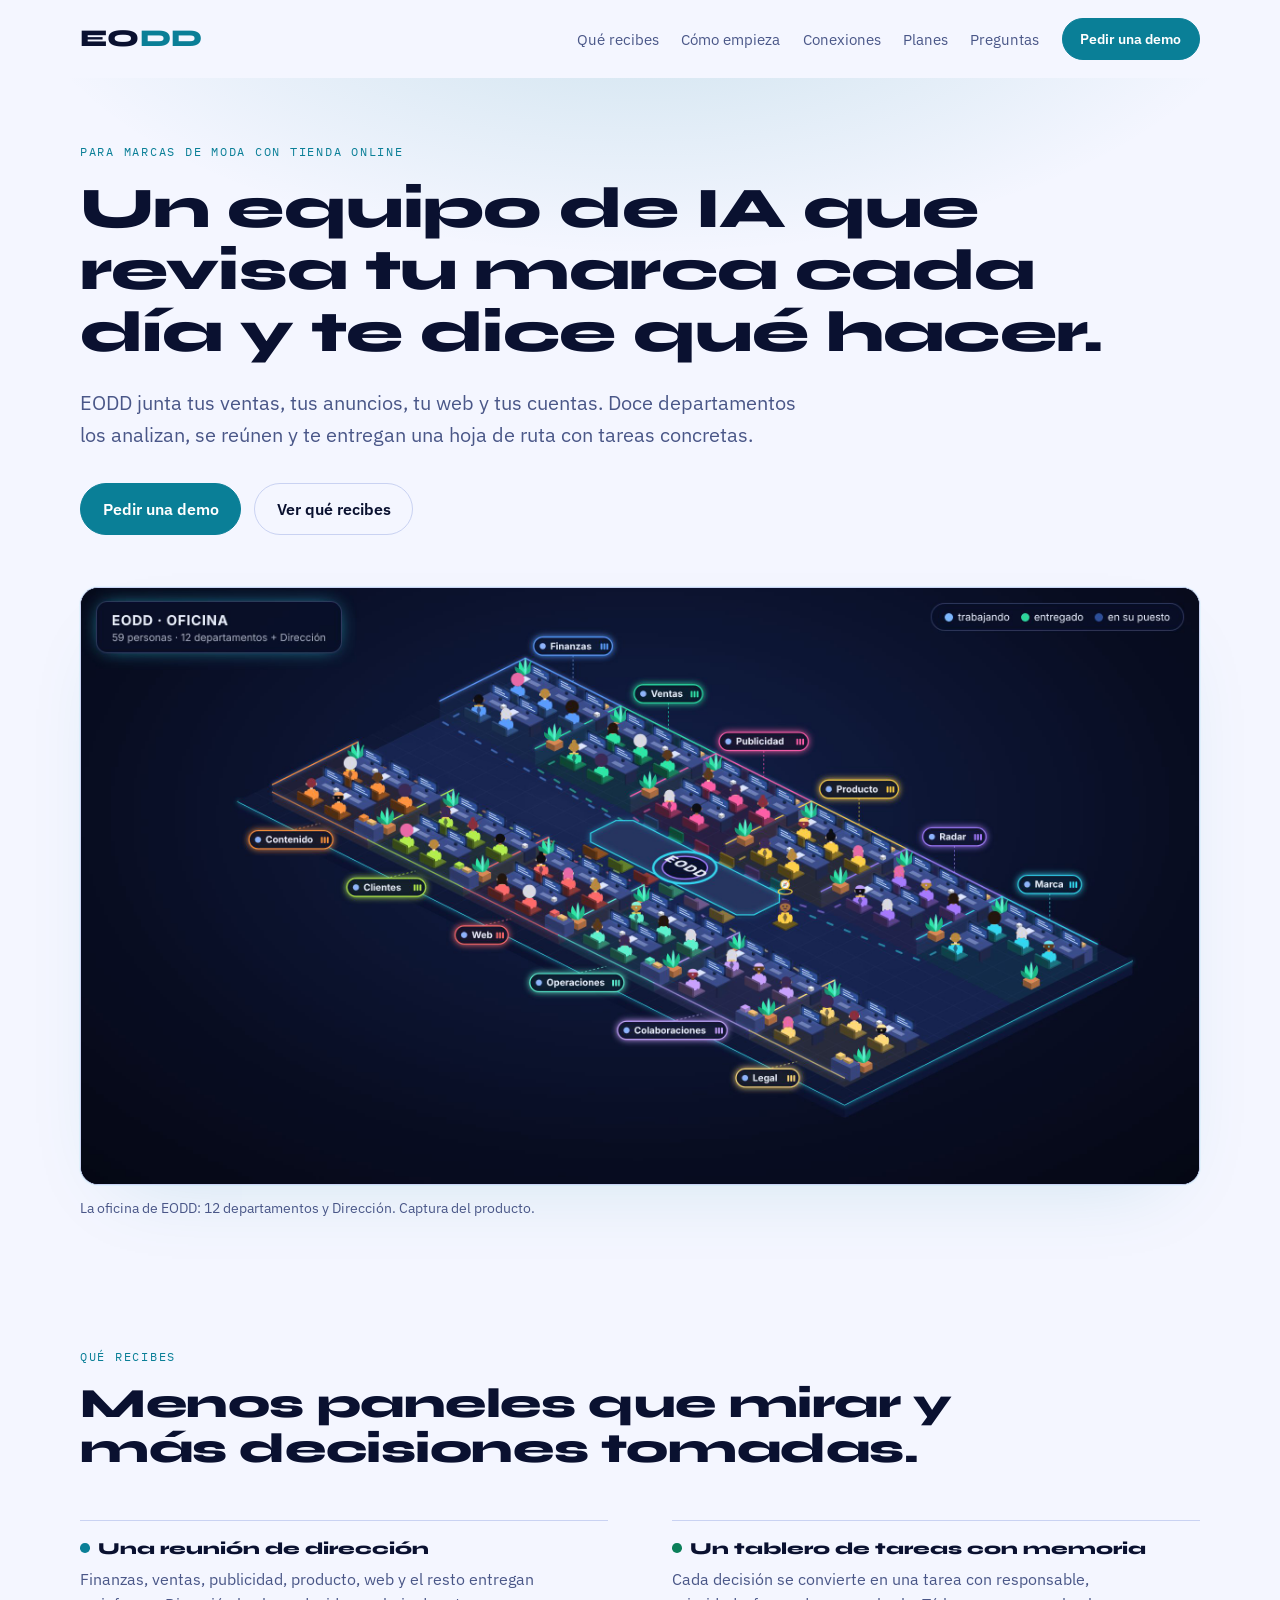
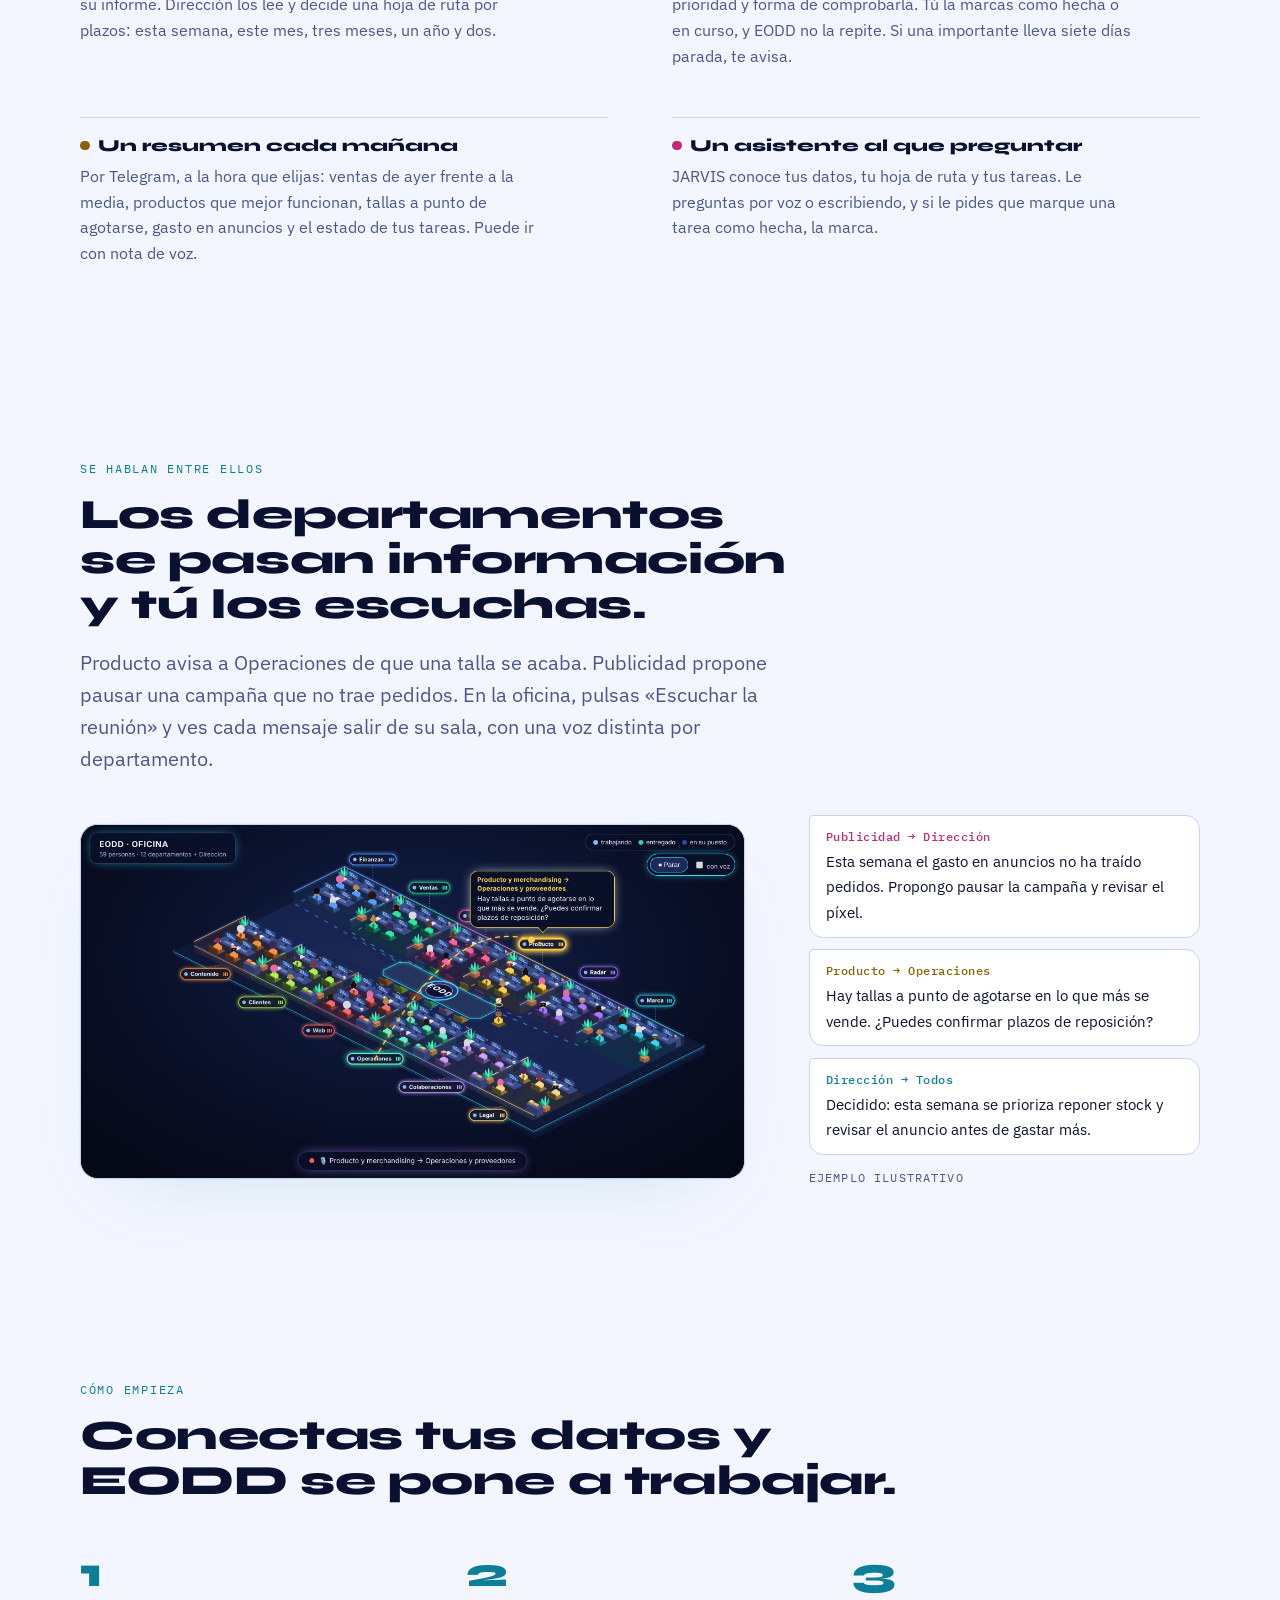
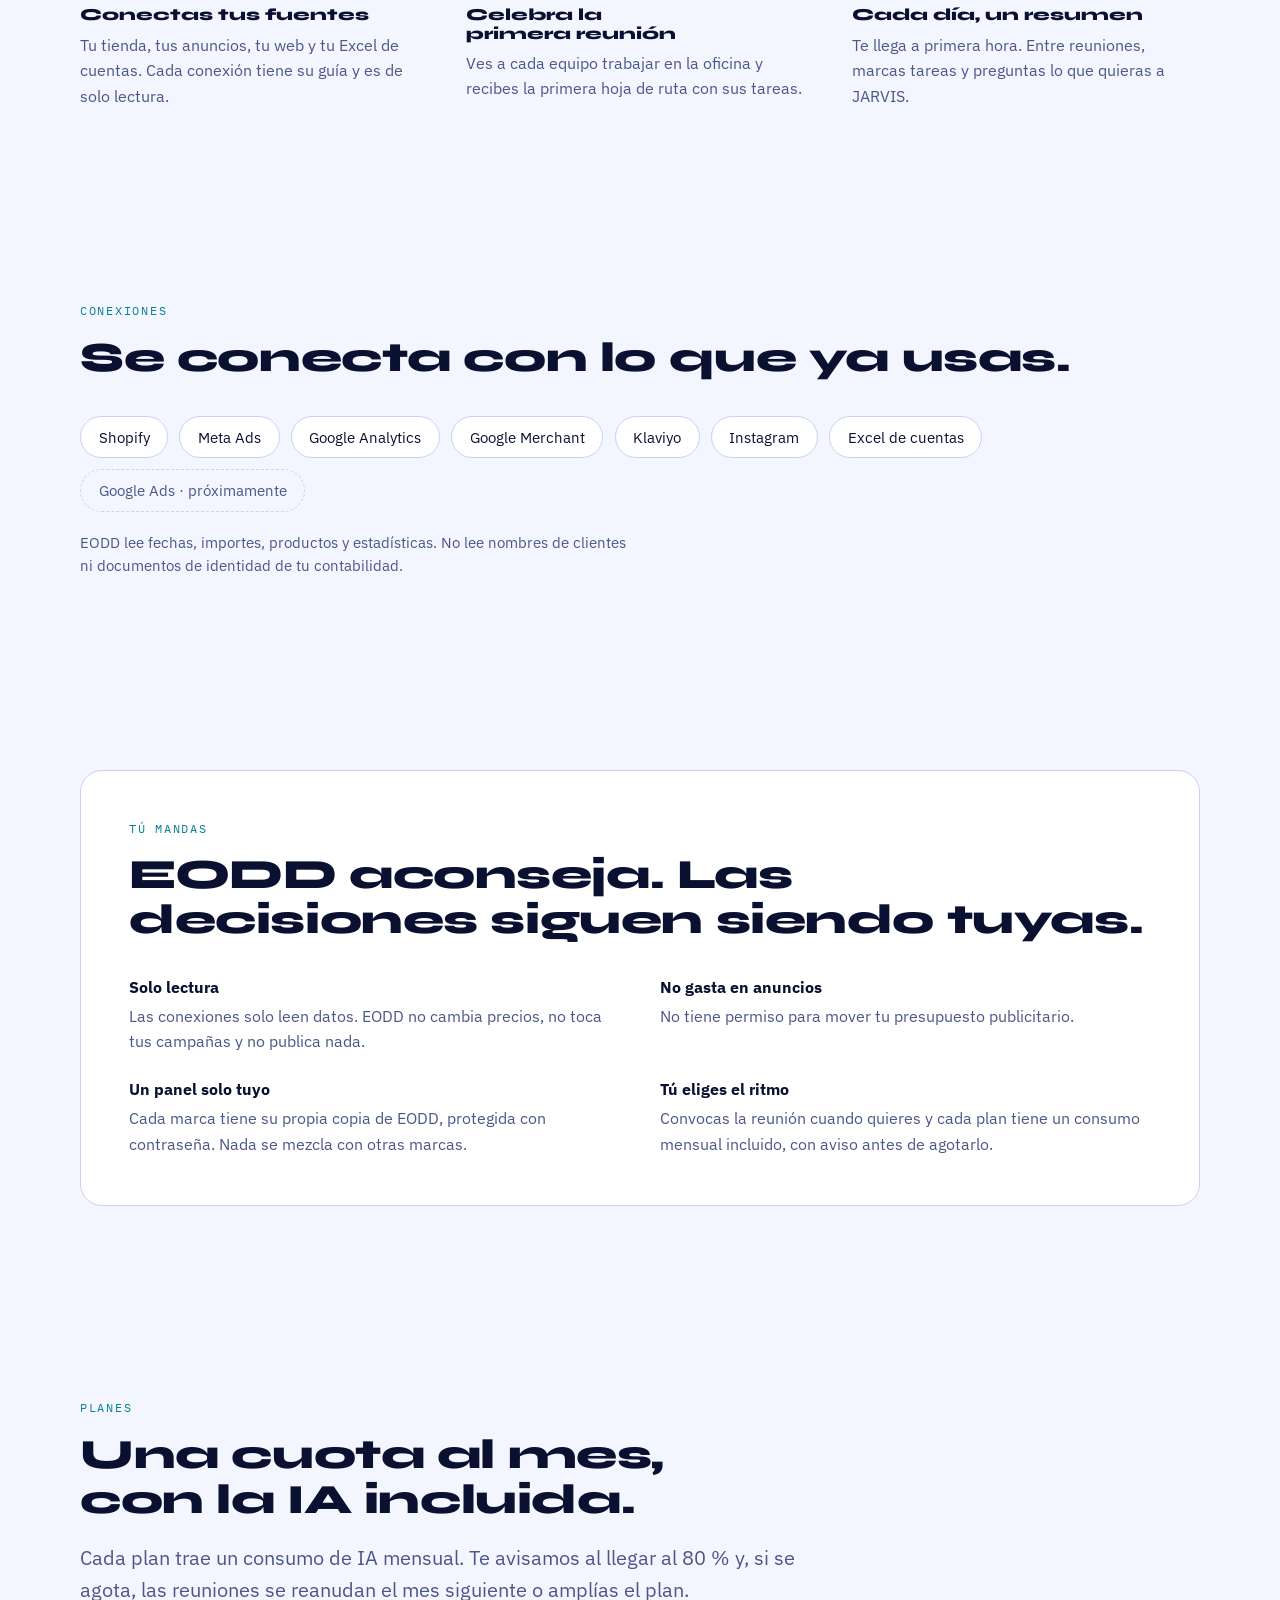
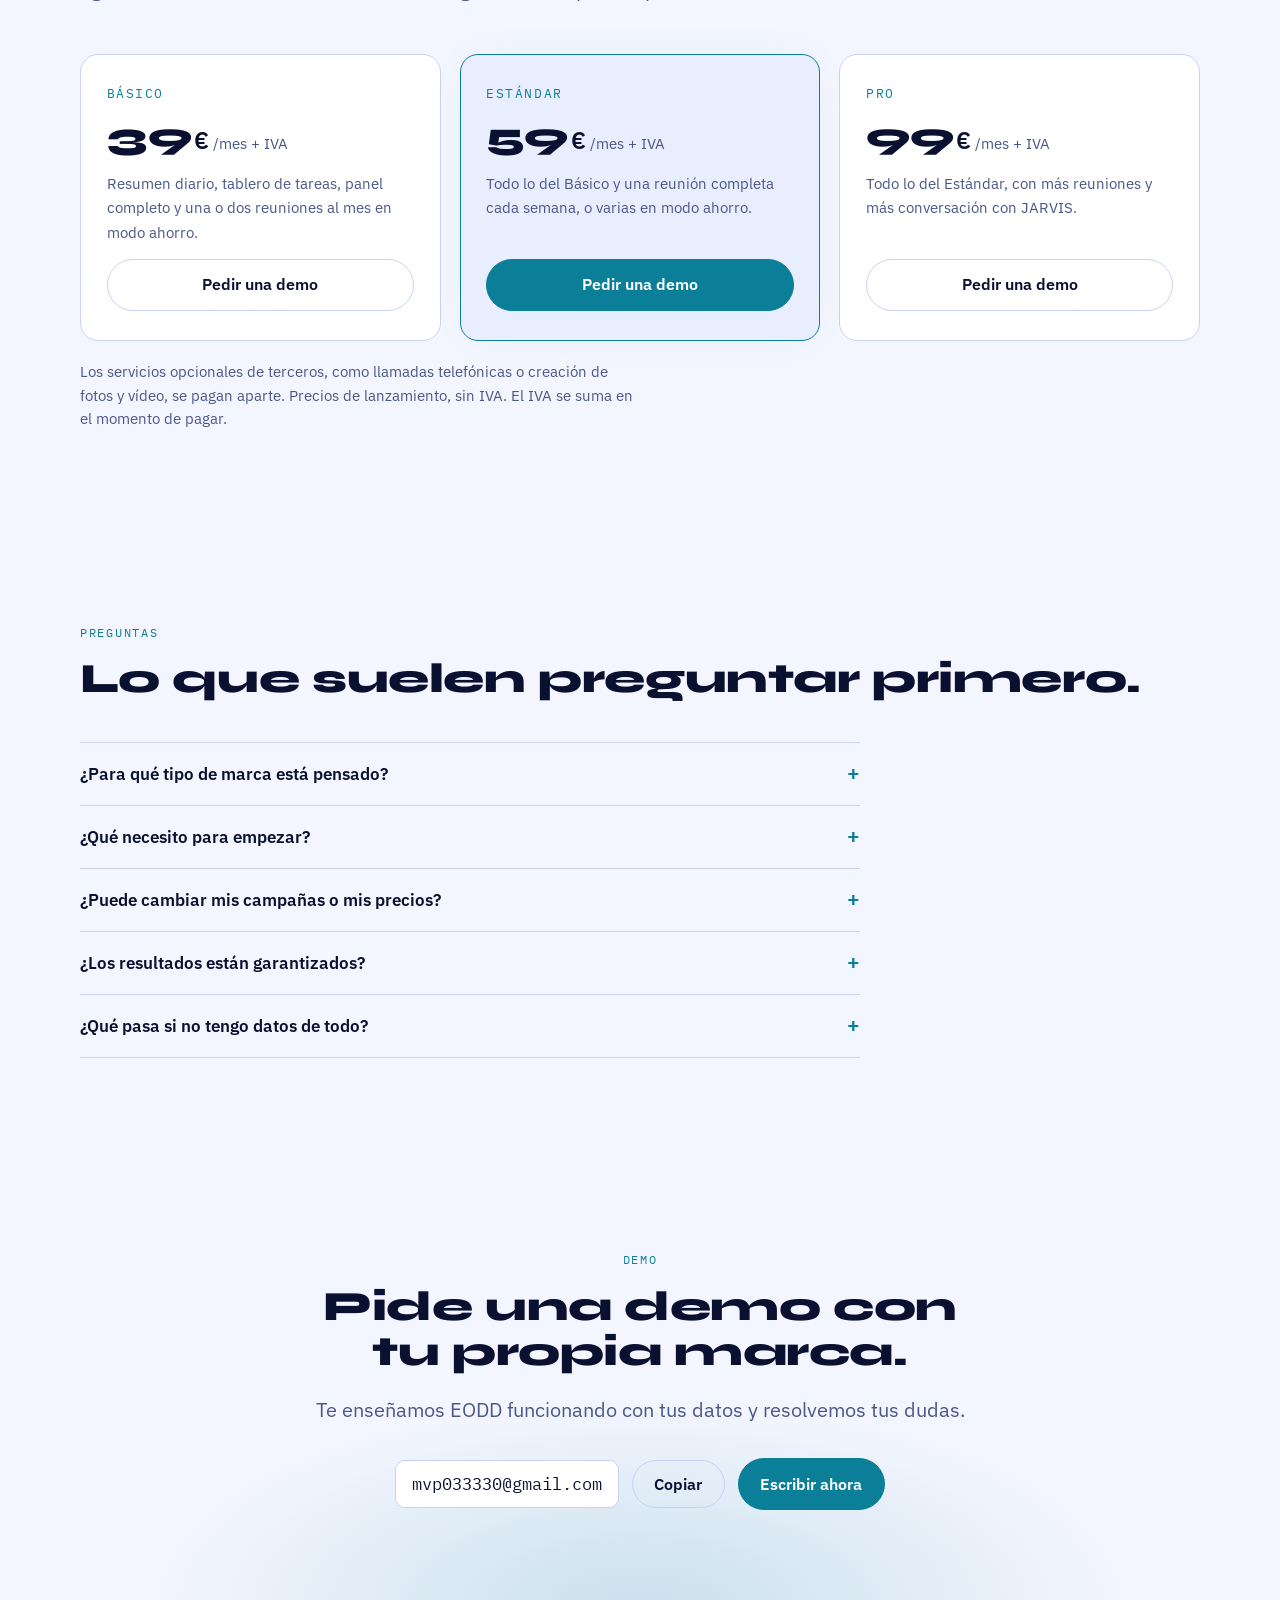
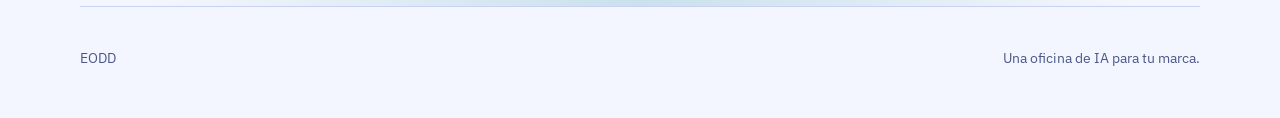
==== index.html @ c5552bec "Web de presentación de EODD Co-Authored-By: Claude Sonnet 5.5 <noreply@anthropic.com> Claude-Session" ====
<!doctype html>
<html lang="es">
<head>
<meta charset="utf-8">
<meta name="viewport" content="width=device-width, initial-scale=1">
<title>EODD · Una oficina de IA para tu marca</title>
<meta name="description" content="EODD junta tus ventas, anuncios, web y cuentas. Doce departamentos de IA los analizan, se reúnen y te entregan una hoja de ruta con tareas concretas. Para marcas de moda con tienda online.">
<meta property="og:title" content="EODD · Una oficina de IA para tu marca">
<meta property="og:description" content="Un equipo de IA que revisa tu marca cada día y te dice qué hacer.">
<meta property="og:type" content="website">
<meta property="og:image" content="oficina_reposo.jpg">
<link rel="icon" href="data:image/svg+xml,%3Csvg xmlns=%27http://www.w3.org/2000/svg%27 viewBox=%270 0 64 64%27%3E%3Crect width=%2764%27 height=%2764%27 rx=%2714%27 fill=%27%23070b1f%27/%3E%3Ctext x=%2732%27 y=%2744%27 font-size=%2732%27 font-family=%27Arial%27 font-weight=%27900%27 text-anchor=%27middle%27 fill=%27%2335d6f0%27%3EE%3C/text%3E%3C/svg%3E">
<link rel="preconnect" href="https://fonts.googleapis.com">
<link rel="preconnect" href="https://fonts.gstatic.com" crossorigin>
<link rel="stylesheet" href="https://fonts.googleapis.com/css2?family=IBM+Plex+Mono:wght@400;500&family=IBM+Plex+Sans:wght@400;500;600&family=Syne:wght@700;800&display=swap">
<style>
/* Concepto: una oficina neón de noche. La oficina isométrica manda; el resto es texto sobrio alrededor de ella. */
:root {
  --bg: #070b1f;
  --surface: #0d1531;
  --surface-2: #131d42;
  --line: #243061;
  --fg: #e9edff;
  --muted: #9ba7d8;
  --cyan: #35d6f0;
  --pink: #ff5fa8;
  --amber: #ffcf4a;
  --mint: #2fe6a6;
  --on-accent: #04101f;
  --glow: rgba(53, 214, 240, .28);
  --font-display: "Syne", "Trebuchet MS", system-ui, sans-serif;
  --font-body: "IBM Plex Sans", system-ui, -apple-system, "Segoe UI", sans-serif;
  --font-mono: "IBM Plex Mono", ui-monospace, "SFMono-Regular", Menlo, monospace;
  color-scheme: dark;
}
@media (prefers-color-scheme: light) {
  :root:not([data-theme="dark"]) {
    --bg: #f4f6ff; --surface: #ffffff; --surface-2: #e9eeff; --line: #c9d2f2; --fg: #0a1130; --muted: #4a5788;
    --cyan: #0a7f97; --pink: #c42677; --amber: #8a6200; --mint: #0b7f5a; --on-accent: #ffffff; --glow: rgba(10, 127, 151, .18);
    color-scheme: light;
  }
}
:root[data-theme="light"] {
  --bg: #f4f6ff; --surface: #ffffff; --surface-2: #e9eeff; --line: #c9d2f2; --fg: #0a1130; --muted: #4a5788;
  --cyan: #0a7f97; --pink: #c42677; --amber: #8a6200; --mint: #0b7f5a; --on-accent: #ffffff; --glow: rgba(10, 127, 151, .18);
  color-scheme: light;
}
* { box-sizing: border-box; }
html { scroll-behavior: smooth; }
body { background: var(--bg); color: var(--fg); font-family: var(--font-body); font-size: 16px; line-height: 1.6; margin: 0;
  padding-left: max(16px, env(safe-area-inset-left, 0px)); padding-right: max(16px, env(safe-area-inset-right, 0px)); }
.wrap { max-width: 1120px; margin-inline: auto; }
a { color: inherit; }
:focus-visible { outline: 2px solid var(--cyan); outline-offset: 3px; border-radius: 4px; }
h1, h2, h3 { font-family: var(--font-display); font-weight: 800; line-height: 1.08; letter-spacing: -.01em; margin: 0; text-wrap: balance; }
h1 { font-size: clamp(2.1rem, 5.2vw, 3.6rem); }
h2 { font-size: clamp(1.7rem, 3.6vw, 2.6rem); }
h3 { font-size: 1.15rem; letter-spacing: 0; }
p { margin: 0; }
.eyebrow + h2 { margin-top: .9rem; }
.eyebrow { font-family: var(--font-mono); font-size: .78rem; letter-spacing: .14em; text-transform: uppercase; color: var(--cyan); }
.lead { font-size: clamp(1.05rem, 1.6vw, 1.25rem); color: var(--muted); max-width: 60ch; }
section { padding-block: clamp(3.5rem, 8vw, 6rem); }

/* barra superior */
.top { display: flex; align-items: center; justify-content: space-between; gap: 1rem; padding-block: 1.1rem; flex-wrap: wrap; }
.marca { font-family: var(--font-display); font-weight: 800; font-size: 1.5rem; letter-spacing: .02em; text-decoration: none; }
.marca span { color: var(--cyan); }
.top nav { display: flex; gap: 1.4rem; align-items: center; flex-wrap: wrap; }
.top nav a { text-decoration: none; font-size: .95rem; color: var(--muted); }
.top nav a:hover { color: var(--fg); }
.btn { display: inline-flex; align-items: center; gap: .5rem; padding: .8rem 1.35rem; border-radius: 999px; font-weight: 600; text-decoration: none; border: 1.5px solid var(--cyan);
  background: var(--cyan); color: var(--on-accent); cursor: pointer; font-family: var(--font-body); font-size: .98rem; }
.btn:hover { box-shadow: 0 0 28px -4px var(--glow); }
.btn.sec { background: transparent; color: var(--fg); border-color: var(--line); }
.btn.sec:hover { border-color: var(--cyan); }
.top nav .btn { color: var(--on-accent); padding: .55rem 1.1rem; font-size: .9rem; }

/* portada */
.hero { padding-top: clamp(2rem, 5vw, 4rem); padding-bottom: 2rem; background: radial-gradient(900px 420px at 50% -10%, var(--glow), transparent 70%); }
.hero h1 { max-width: 20ch; margin-top: 1rem; }
.hero .lead { margin-top: 1.4rem; }
.acciones { display: flex; gap: .8rem; flex-wrap: wrap; margin-top: 2rem; }
.vitrina { margin-top: clamp(2rem, 5vw, 3.2rem); border: 1px solid var(--line); border-radius: 18px; overflow: hidden; background: #070b1f;
  box-shadow: 0 30px 80px -40px var(--glow), 0 0 0 1px rgba(53, 214, 240, .08); }
.vitrina img { display: block; width: 100%; height: auto; }
.pie-img { font-size: .85rem; color: var(--muted); margin-top: .8rem; }

/* qué recibes */
.rejilla { display: grid; grid-template-columns: repeat(2, minmax(0, 1fr)); gap: clamp(1.8rem, 4vw, 3rem) clamp(2rem, 5vw, 4rem); margin-top: 3rem; }
.rejilla article { border-top: 1px solid var(--line); padding-top: 1.2rem; }
.rejilla h3 { margin-bottom: .55rem; }
.pasos h3, .rejilla h3 { font-size: 1.05rem; }
.rejilla p { color: var(--muted); max-width: 46ch; }
.punto { display: inline-block; width: .6rem; height: .6rem; border-radius: 50%; margin-right: .55rem; vertical-align: .05em; }

/* conversación */
.texto-ancho { max-width: 780px; }
.texto-ancho .lead { margin-top: 1.2rem; }
.dos { margin-top: 2.5rem; display: grid; grid-template-columns: minmax(0, 1.7fr) minmax(0, 1fr); gap: clamp(2rem, 5vw, 4rem); align-items: center; }
.chat { display: grid; gap: .7rem; margin-top: 1.6rem; }
.msg { background: var(--surface); border: 1px solid var(--line); border-radius: 4px 14px 14px 14px; padding: .7rem 1rem; max-width: 52ch; }
.msg b { display: block; font-family: var(--font-mono); font-weight: 500; font-size: .76rem; letter-spacing: .04em; margin-bottom: .15rem; }
.msg span { font-size: .93rem; color: var(--fg); }
.ej { font-family: var(--font-mono); font-size: .72rem; letter-spacing: .1em; text-transform: uppercase; color: var(--muted); margin-top: .9rem; }

/* cómo empieza (una secuencia real) */
.pasos { list-style: none; counter-reset: p; padding: 0; margin: 3rem 0 0; display: grid; grid-template-columns: repeat(3, minmax(0, 1fr)); gap: clamp(1.5rem, 3vw, 2.5rem); }
.pasos li { counter-increment: p; position: relative; padding-top: 3.4rem; }
.pasos li::before { content: counter(p); position: absolute; top: 0; left: 0; font-family: var(--font-display); font-weight: 800; font-size: 2.6rem; line-height: 1; color: var(--cyan); }
.pasos h3 { margin-bottom: .5rem; }
.pasos p { color: var(--muted); }

/* conexiones */
.fichas { display: flex; flex-wrap: wrap; gap: .7rem; margin-top: 2.2rem; padding: 0; list-style: none; }
.fichas li { border: 1px solid var(--line); background: var(--surface); border-radius: 999px; padding: .5rem 1.1rem; font-size: .95rem; }
.fichas li.pronto { background: transparent; border-style: dashed; color: var(--muted); }
.nota { color: var(--muted); font-size: .92rem; margin-top: 1.2rem; max-width: 62ch; }

/* control */
.control { background: var(--surface); border: 1px solid var(--line); border-radius: 22px; padding: clamp(1.6rem, 4vw, 3rem); }
.control ul { list-style: none; padding: 0; margin: 2rem 0 0; display: grid; grid-template-columns: repeat(2, minmax(0, 1fr)); gap: 1.4rem 2.5rem; }
.control li strong { display: block; margin-bottom: .2rem; }
.control li { color: var(--muted); }
.control li strong { color: var(--fg); }

/* planes */
.planes { display: grid; grid-template-columns: repeat(3, minmax(0, 1fr)); gap: 1.2rem; margin-top: 3rem; align-items: stretch; }
.plan { background: var(--surface); border: 1px solid var(--line); border-radius: 18px; padding: 1.8rem 1.6rem; display: flex; flex-direction: column; gap: .9rem; min-width: 0; }
.plan.dest { border-color: var(--cyan); box-shadow: 0 0 40px -18px var(--glow); background: var(--surface-2); }
.plan .nom { font-family: var(--font-mono); font-size: .8rem; letter-spacing: .12em; text-transform: uppercase; color: var(--cyan); }
.plan .precio { font-family: var(--font-display); font-weight: 800; font-size: 2.4rem; line-height: 1; }
.plan .precio .eur { font-family: var(--font-body); font-weight: 600; font-size: 1.5rem; margin-left: .15rem; }
.plan .precio small { font-family: var(--font-body); font-weight: 400; font-size: .95rem; color: var(--muted); }
.plan p { color: var(--muted); font-size: .95rem; }
.plan .btn { margin-top: auto; justify-content: center; }

/* preguntas */
details { border-top: 1px solid var(--line); padding-block: 1.1rem; }
details:last-of-type { border-bottom: 1px solid var(--line); }
summary { cursor: pointer; font-weight: 600; font-size: 1.05rem; list-style: none; display: flex; justify-content: space-between; gap: 1rem; }
summary::-webkit-details-marker { display: none; }
summary::after { content: "+"; font-family: var(--font-mono); color: var(--cyan); font-size: 1.3rem; line-height: 1; }
details[open] summary::after { content: "–"; }
details p { color: var(--muted); margin-top: .8rem; max-width: 64ch; }
.faq { max-width: 780px; margin-top: 2.5rem; }

/* contacto */
.contacto { text-align: center; background: radial-gradient(700px 300px at 50% 100%, var(--glow), transparent 70%); }
.contacto h2 { max-width: 20ch; margin-inline: auto; }
.contacto .lead { margin: 1.2rem auto 0; }
.correo { display: inline-flex; align-items: center; gap: .8rem; margin-top: 2rem; flex-wrap: wrap; justify-content: center; }
.correo code { font-family: var(--font-mono); font-size: 1.05rem; border: 1px solid var(--line); background: var(--surface); border-radius: 10px; padding: .6rem 1rem; user-select: all; }
footer { padding-block: 2.5rem 3rem; color: var(--muted); font-size: .88rem; border-top: 1px solid var(--line); display: flex; justify-content: space-between; gap: 1rem; flex-wrap: wrap; }

@media (max-width: 820px) {
  .rejilla, .dos, .pasos, .planes, .control ul { grid-template-columns: minmax(0, 1fr); }
  .top nav a:not(.btn) { display: none; }
}
@media (prefers-reduced-motion: reduce) { html { scroll-behavior: auto; } .btn:hover { box-shadow: none; } }
</style>
</head>
<body>

<div class="wrap">
  <header class="top">
    <a class="marca" href="#inicio">EO<span>DD</span></a>
    <nav aria-label="Principal">
      <a href="#recibes">Qué recibes</a>
      <a href="#empezar">Cómo empieza</a>
      <a href="#conexiones">Conexiones</a>
      <a href="#planes">Planes</a>
      <a href="#preguntas">Preguntas</a>
      <a class="btn" href="#contacto">Pedir una demo</a>
    </nav>
  </header>
</div>

<main id="inicio">
  <section class="hero">
    <div class="wrap">
      <p class="eyebrow">Para marcas de moda con tienda online</p>
      <h1>Un equipo de IA que revisa tu marca cada día y te dice qué hacer.</h1>
      <p class="lead">EODD junta tus ventas, tus anuncios, tu web y tus cuentas. Doce departamentos los analizan, se reúnen y te entregan una hoja de ruta con tareas concretas.</p>
      <div class="acciones">
        <a class="btn" href="#contacto">Pedir una demo</a>
        <a class="btn sec" href="#recibes">Ver qué recibes</a>
      </div>
      <figure class="vitrina" style="margin-left:0;margin-right:0;margin-bottom:0">
        <img src="oficina_reposo.jpg" alt="La oficina de EODD vista en isométrico: doce salas, una por departamento, con sus equipos en los puestos y la mesa de juntas en el centro." width="2400" height="1280">
      </figure>
      <p class="pie-img">La oficina de EODD: 12 departamentos y Dirección. Captura del producto.</p>
    </div>
  </section>

  <section id="recibes">
    <div class="wrap">
      <p class="eyebrow">Qué recibes</p>
      <h2>Menos paneles que mirar y más decisiones tomadas.</h2>
      <div class="rejilla">
        <article>
          <h3><span class="punto" style="background:var(--cyan)"></span>Una reunión de dirección</h3>
          <p>Finanzas, ventas, publicidad, producto, web y el resto entregan su informe. Dirección los lee y decide una hoja de ruta por plazos: esta semana, este mes, tres meses, un año y dos.</p>
        </article>
        <article>
          <h3><span class="punto" style="background:var(--mint)"></span>Un tablero de tareas con memoria</h3>
          <p>Cada decisión se convierte en una tarea con responsable, prioridad y forma de comprobarla. Tú la marcas como hecha o en curso, y EODD no la repite. Si una importante lleva siete días parada, te avisa.</p>
        </article>
        <article>
          <h3><span class="punto" style="background:var(--amber)"></span>Un resumen cada mañana</h3>
          <p>Por Telegram, a la hora que elijas: ventas de ayer frente a la media, productos que mejor funcionan, tallas a punto de agotarse, gasto en anuncios y el estado de tus tareas. Puede ir con nota de voz.</p>
        </article>
        <article>
          <h3><span class="punto" style="background:var(--pink)"></span>Un asistente al que preguntar</h3>
          <p>JARVIS conoce tus datos, tu hoja de ruta y tus tareas. Le preguntas por voz o escribiendo, y si le pides que marque una tarea como hecha, la marca.</p>
        </article>
      </div>
    </div>
  </section>

  <section>
    <div class="wrap">
      <div class="texto-ancho">
        <p class="eyebrow">Se hablan entre ellos</p>
        <h2>Los departamentos se pasan información y tú los escuchas.</h2>
        <p class="lead">Producto avisa a Operaciones de que una talla se acaba. Publicidad propone pausar una campaña que no trae pedidos. En la oficina, pulsas «Escuchar la reunión» y ves cada mensaje salir de su sala, con una voz distinta por departamento.</p>
      </div>
      <div class="dos">
        <figure class="vitrina" style="margin:0">
          <img src="oficina_habla.jpg" alt="La oficina de EODD durante una reunión: un globo sobre la sala de Producto muestra su mensaje y una línea discontinua lo une con la sala de Operaciones." width="2400" height="1280" loading="lazy">
        </figure>
        <div>
          <div class="chat" style="margin-top:0" aria-label="Ejemplo de conversación entre departamentos">
            <div class="msg"><b style="color:var(--pink)">Publicidad → Dirección</b><span>Esta semana el gasto en anuncios no ha traído pedidos. Propongo pausar la campaña y revisar el píxel.</span></div>
            <div class="msg"><b style="color:var(--amber)">Producto → Operaciones</b><span>Hay tallas a punto de agotarse en lo que más se vende. ¿Puedes confirmar plazos de reposición?</span></div>
            <div class="msg"><b style="color:var(--cyan)">Dirección → Todos</b><span>Decidido: esta semana se prioriza reponer stock y revisar el anuncio antes de gastar más.</span></div>
          </div>
          <p class="ej">Ejemplo ilustrativo</p>
        </div>
      </div>
    </div>
  </section>

  <section id="empezar">
    <div class="wrap">
      <p class="eyebrow">Cómo empieza</p>
      <h2>Conectas tus datos y EODD se pone a trabajar.</h2>
      <ol class="pasos">
        <li>
          <h3>Conectas tus fuentes</h3>
          <p>Tu tienda, tus anuncios, tu web y tu Excel de cuentas. Cada conexión tiene su guía y es de solo lectura.</p>
        </li>
        <li>
          <h3>Celebra la primera reunión</h3>
          <p>Ves a cada equipo trabajar en la oficina y recibes la primera hoja de ruta con sus tareas.</p>
        </li>
        <li>
          <h3>Cada día, un resumen</h3>
          <p>Te llega a primera hora. Entre reuniones, marcas tareas y preguntas lo que quieras a JARVIS.</p>
        </li>
      </ol>
    </div>
  </section>

  <section id="conexiones">
    <div class="wrap">
      <p class="eyebrow">Conexiones</p>
      <h2>Se conecta con lo que ya usas.</h2>
      <ul class="fichas">
        <li>Shopify</li><li>Meta Ads</li><li>Google Analytics</li><li>Google Merchant</li><li>Klaviyo</li><li>Instagram</li><li>Excel de cuentas</li>
        <li class="pronto">Google Ads · próximamente</li>
      </ul>
      <p class="nota">EODD lee fechas, importes, productos y estadísticas. No lee nombres de clientes ni documentos de identidad de tu contabilidad.</p>
    </div>
  </section>

  <section>
    <div class="wrap">
      <div class="control">
        <p class="eyebrow">Tú mandas</p>
        <h2>EODD aconseja. Las decisiones siguen siendo tuyas.</h2>
        <ul>
          <li><strong>Solo lectura</strong>Las conexiones solo leen datos. EODD no cambia precios, no toca tus campañas y no publica nada.</li>
          <li><strong>No gasta en anuncios</strong>No tiene permiso para mover tu presupuesto publicitario.</li>
          <li><strong>Un panel solo tuyo</strong>Cada marca tiene su propia copia de EODD, protegida con contraseña. Nada se mezcla con otras marcas.</li>
          <li><strong>Tú eliges el ritmo</strong>Convocas la reunión cuando quieres y cada plan tiene un consumo mensual incluido, con aviso antes de agotarlo.</li>
        </ul>
      </div>
    </div>
  </section>

  <section id="planes">
    <div class="wrap">
      <p class="eyebrow">Planes</p>
      <h2>Una cuota al mes, con la IA incluida.</h2>
      <p class="lead" style="margin-top:1.2rem">Cada plan trae un consumo de IA mensual. Te avisamos al llegar al 80 % y, si se agota, las reuniones se reanudan el mes siguiente o amplías el plan.</p>
      <div class="planes">
        <div class="plan">
          <span class="nom">Básico</span>
          <div class="precio">39<span class="eur">€</span><small> /mes + IVA</small></div>
          <p>Resumen diario, tablero de tareas, panel completo y una o dos reuniones al mes en modo ahorro.</p>
          <a class="btn sec" href="#contacto">Pedir una demo</a>
        </div>
        <div class="plan dest">
          <span class="nom">Estándar</span>
          <div class="precio">59<span class="eur">€</span><small> /mes + IVA</small></div>
          <p>Todo lo del Básico y una reunión completa cada semana, o varias en modo ahorro.</p>
          <a class="btn" href="#contacto">Pedir una demo</a>
        </div>
        <div class="plan">
          <span class="nom">Pro</span>
          <div class="precio">99<span class="eur">€</span><small> /mes + IVA</small></div>
          <p>Todo lo del Estándar, con más reuniones y más conversación con JARVIS.</p>
          <a class="btn sec" href="#contacto">Pedir una demo</a>
        </div>
      </div>
      <p class="nota">Los servicios opcionales de terceros, como llamadas telefónicas o creación de fotos y vídeo, se pagan aparte. Precios de lanzamiento, sin IVA. El IVA se suma en el momento de pagar.</p>
    </div>
  </section>

  <section id="preguntas">
    <div class="wrap">
      <p class="eyebrow">Preguntas</p>
      <h2>Lo que suelen preguntar primero.</h2>
      <div class="faq">
        <details><summary>¿Para qué tipo de marca está pensado?</summary>
          <p>Hoy, para marcas de moda y producto físico con tienda online en Shopify. Los departamentos y los especialistas están escritos para ese tipo de negocio.</p></details>
        <details><summary>¿Qué necesito para empezar?</summary>
          <p>Acceso de lectura a tu tienda y a las herramientas que ya uses: Meta Ads, Google Analytics, Google Merchant, Klaviyo o Instagram. Si llevas las cuentas en un Excel, tenemos una plantilla. Un móvil con Telegram para el resumen diario. Te acompañamos en el alta.</p></details>
        <details><summary>¿Puede cambiar mis campañas o mis precios?</summary>
          <p>No. Todas las conexiones son de solo lectura. EODD te dice qué haría y tú decides.</p></details>
        <details><summary>¿Los resultados están garantizados?</summary>
          <p>No. EODD analiza tus datos y propone tareas concretas, pero lo que ocurra al ejecutarlas depende de tu negocio. Por eso cada tarea lleva una forma de comprobar si ha funcionado.</p></details>
        <details><summary>¿Qué pasa si no tengo datos de todo?</summary>
          <p>Funciona con lo que conectes. Cada informe dice qué datos le faltan para trabajar mejor, en lugar de rellenar con suposiciones.</p></details>
      </div>
    </div>
  </section>

  <section id="contacto" class="contacto">
    <div class="wrap">
      <p class="eyebrow">Demo</p>
      <h2>Pide una demo con tu propia marca.</h2>
      <p class="lead">Te enseñamos EODD funcionando con tus datos y resolvemos tus dudas.</p>
      <div class="correo">
        <code id="correo">mvp033330@gmail.com</code>
        <button class="btn sec" type="button" id="copiar">Copiar</button>
        <a class="btn" href="mailto:mvp033330@gmail.com?subject=Quiero%20una%20demo%20de%20EODD">Escribir ahora</a>
      </div>
    </div>
  </section>
</main>

<div class="wrap">
  <footer>
    <span>EODD</span>
    <span>Una oficina de IA para tu marca.</span>
  </footer>
</div>

<script>
(function () {
  var b = document.getElementById('copiar'), c = document.getElementById('correo');
  if (!b || !c) return;
  b.addEventListener('click', function () {
    function marcar() {
      var r = document.createRange(); r.selectNodeContents(c);
      var s = window.getSelection(); s.removeAllRanges(); s.addRange(r);
    }
    var ok = function () { b.textContent = 'Copiado'; setTimeout(function () { b.textContent = 'Copiar'; }, 1800); };
    try {
      navigator.clipboard.writeText(c.textContent.trim()).then(ok, function () { marcar(); b.textContent = 'Selecciónalo y copia'; });
    } catch (e) { marcar(); b.textContent = 'Selecciónalo y copia'; }
  });
})();
</script>
</body>
</html>
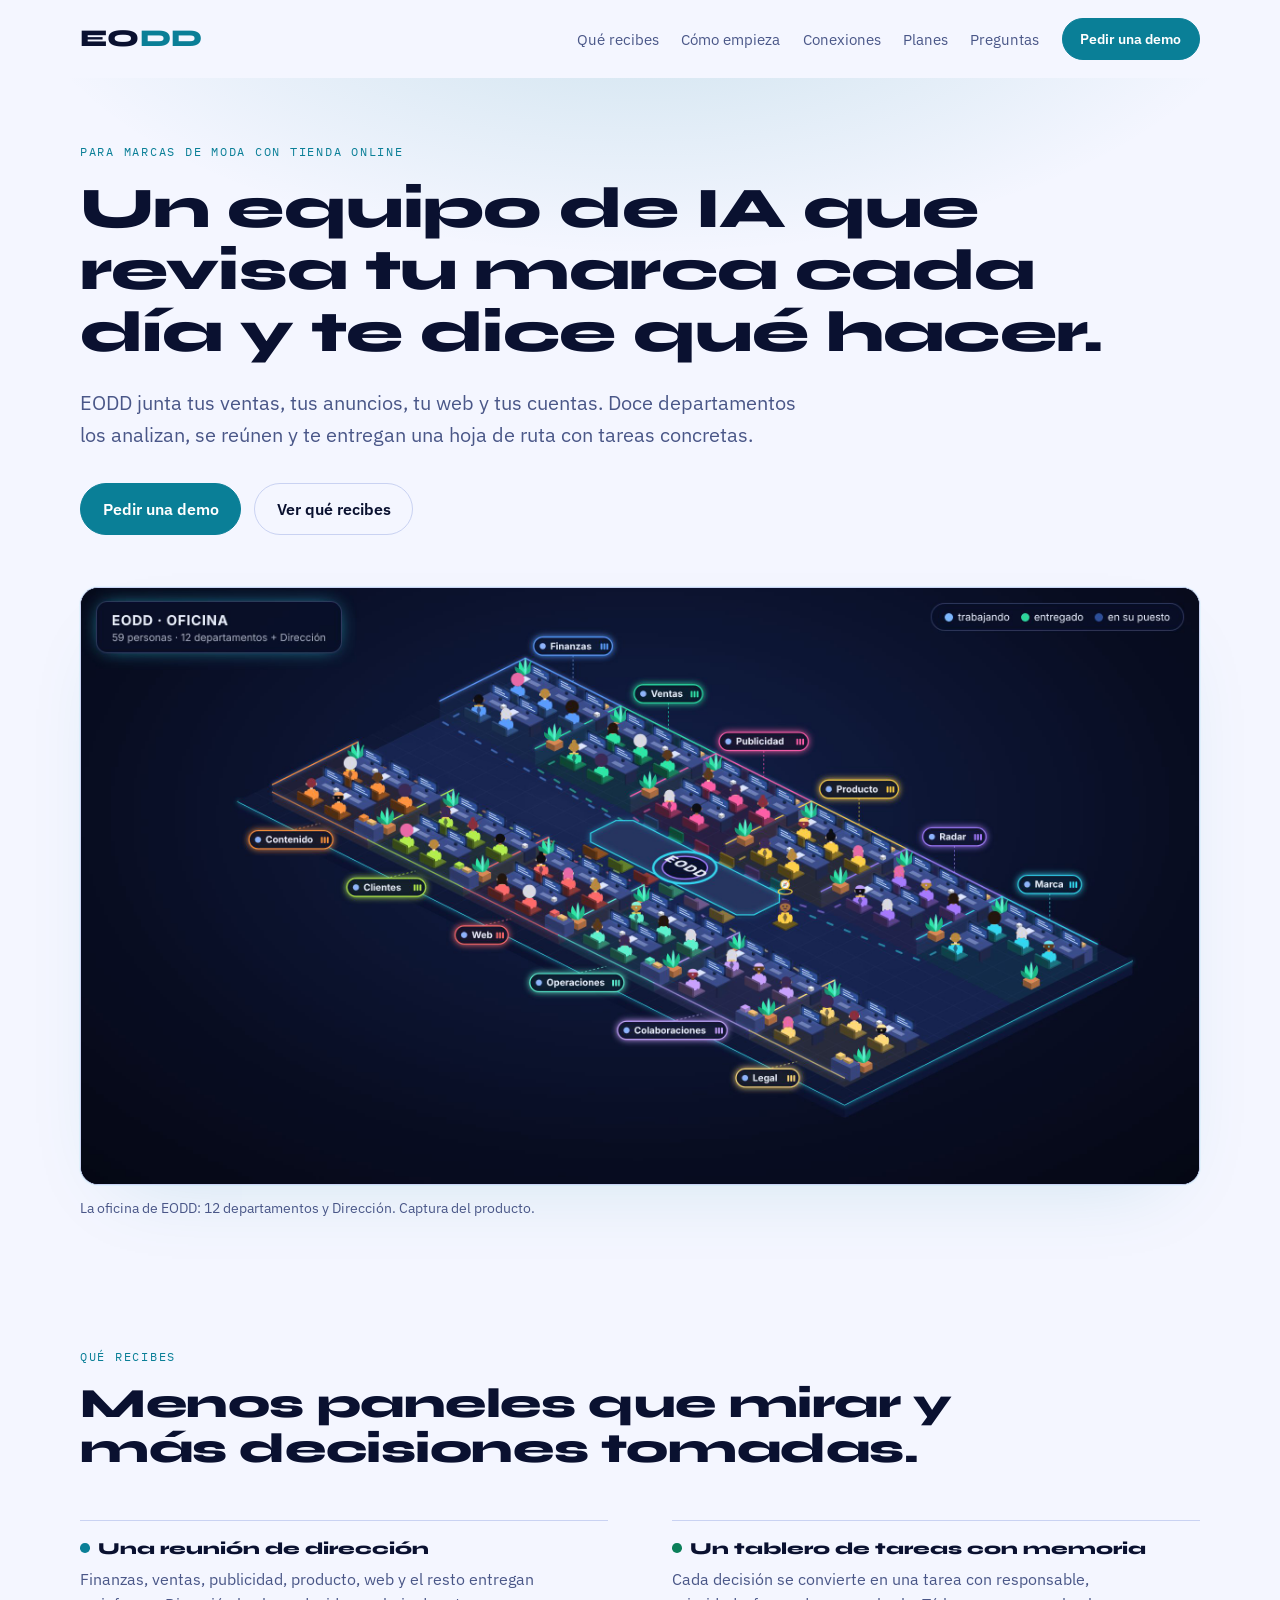
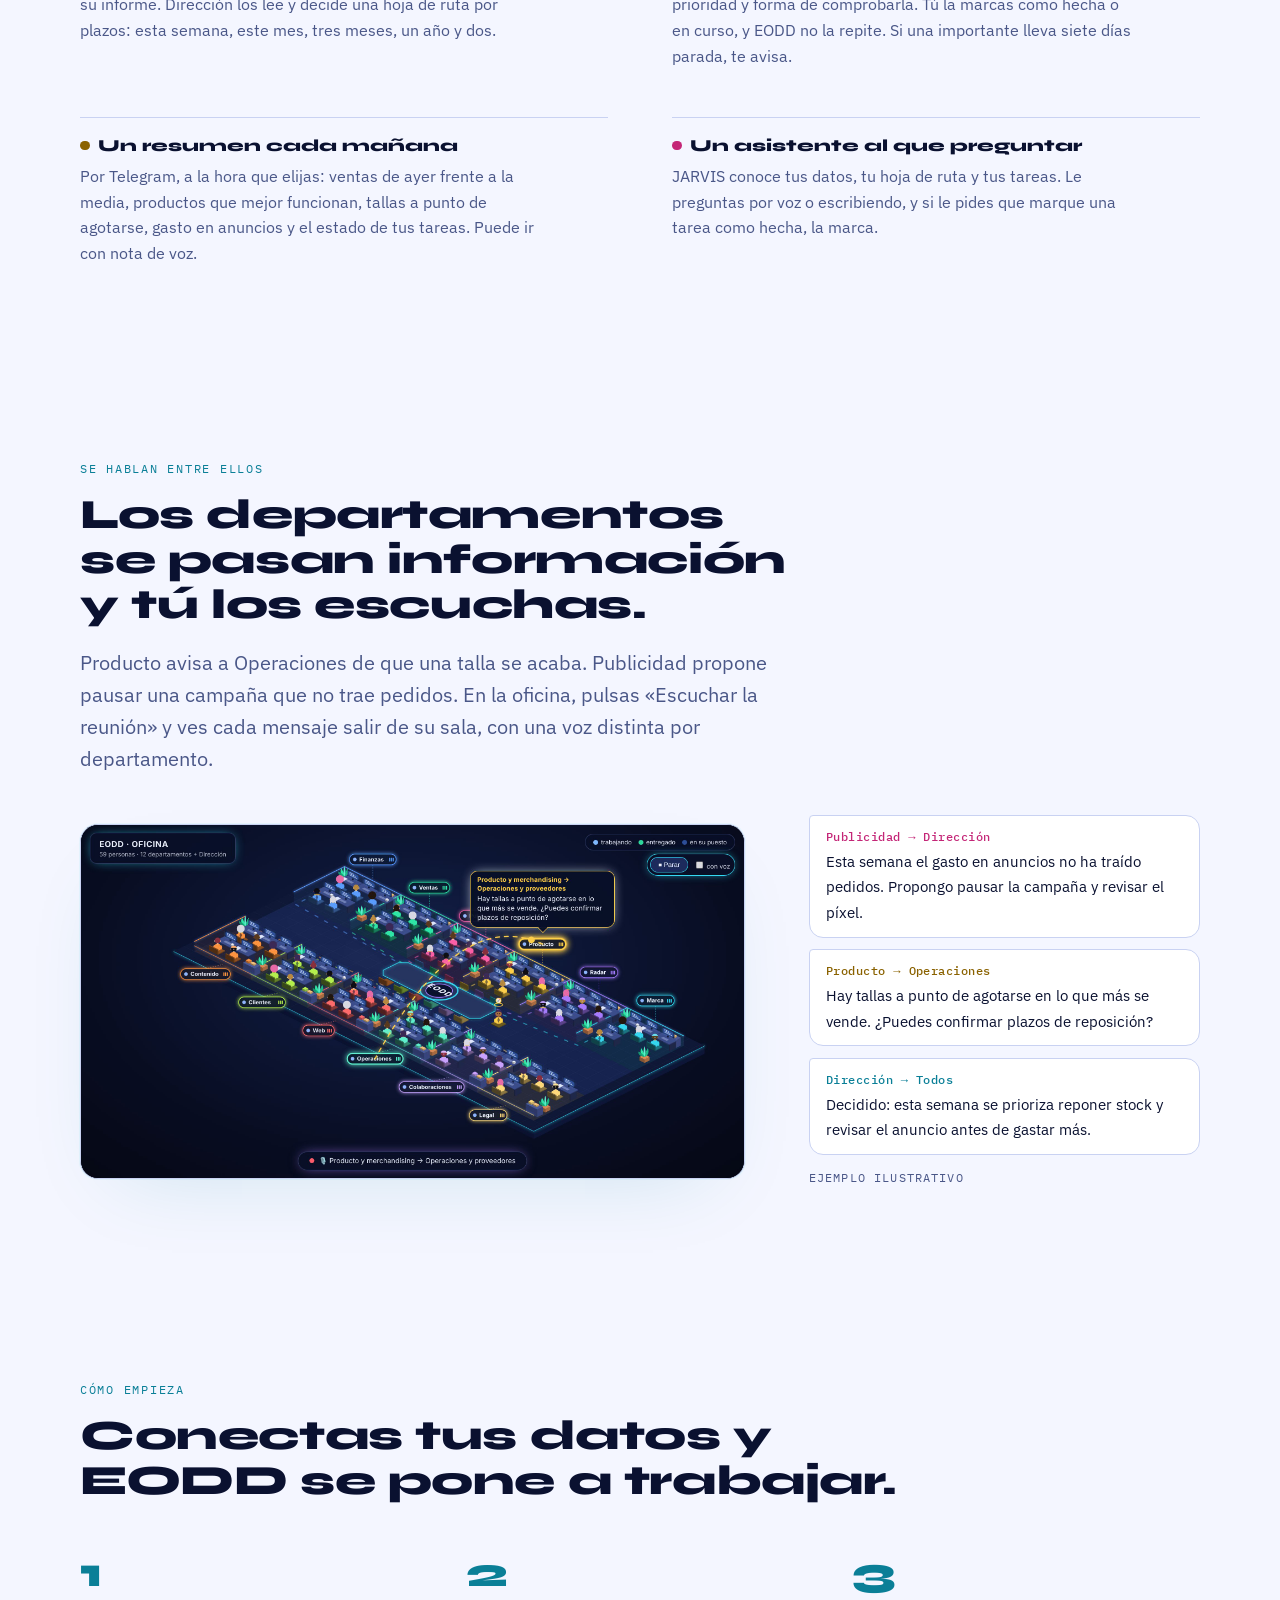
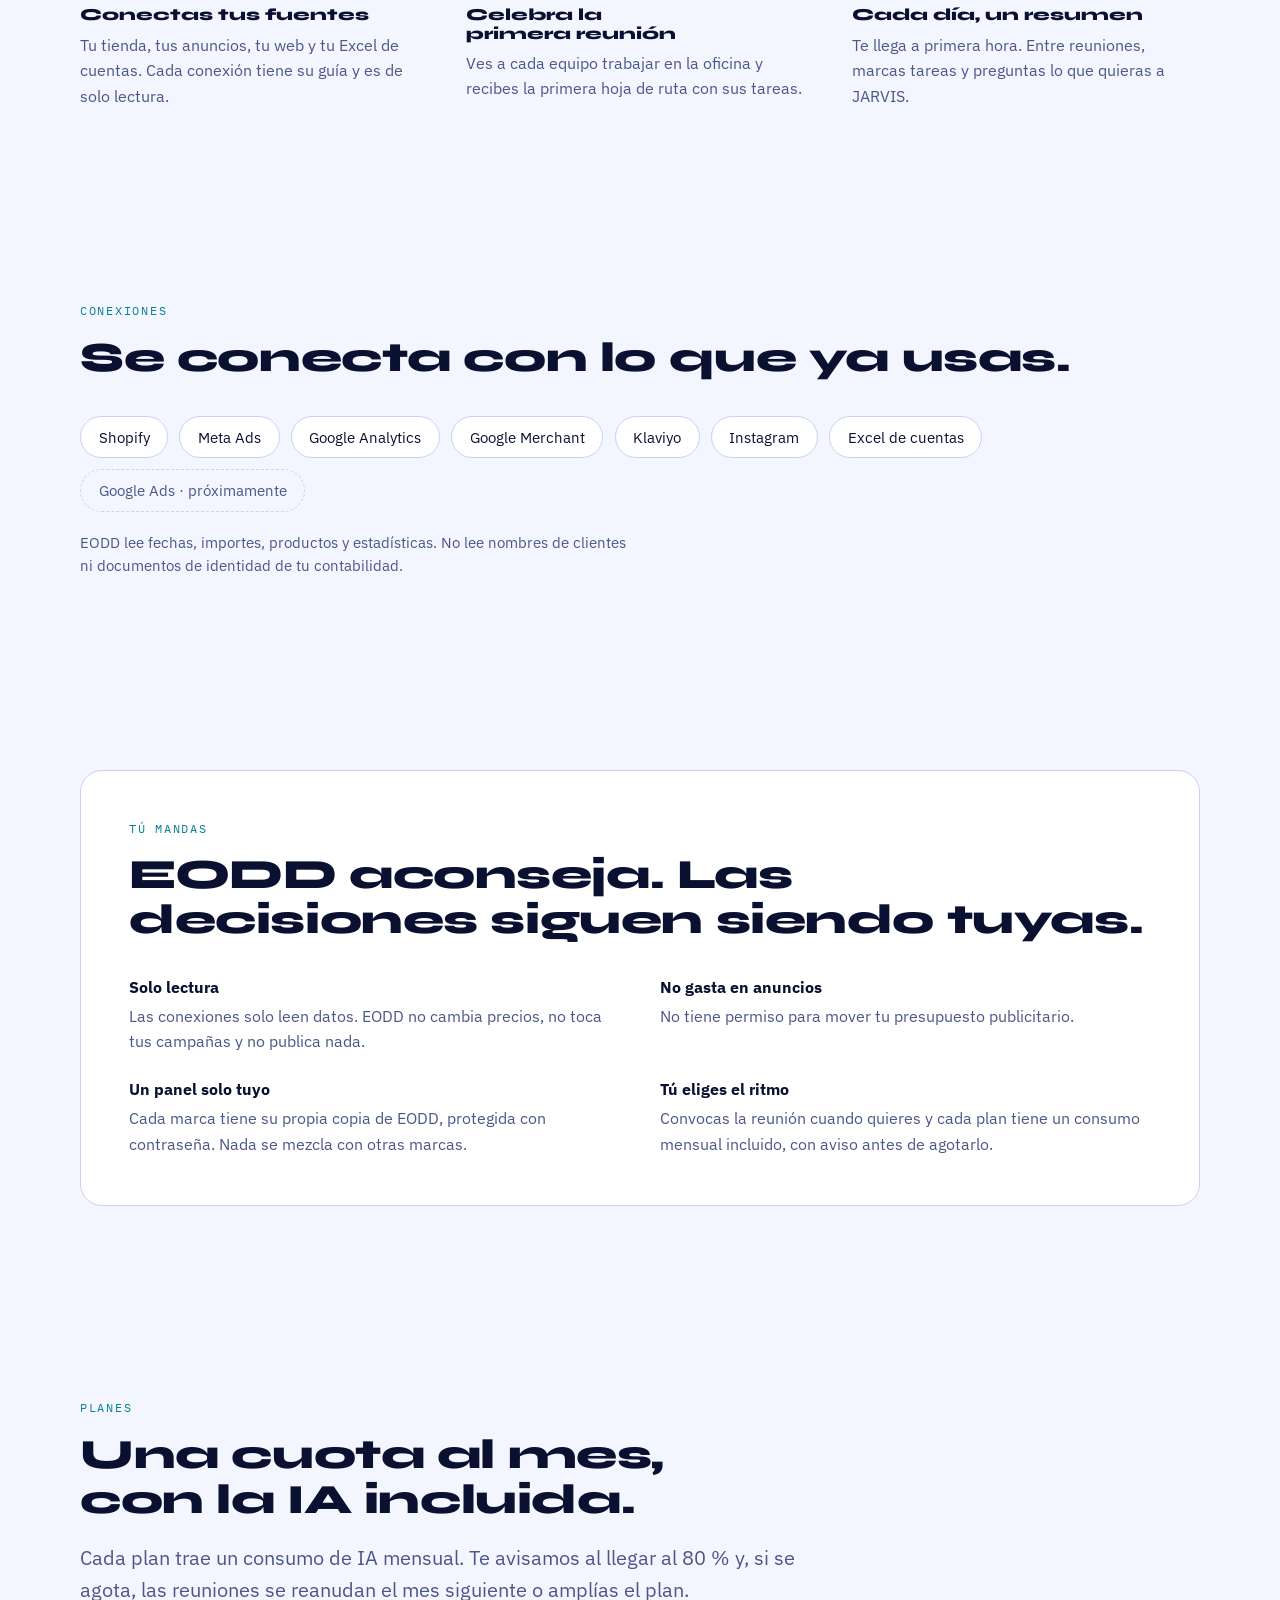
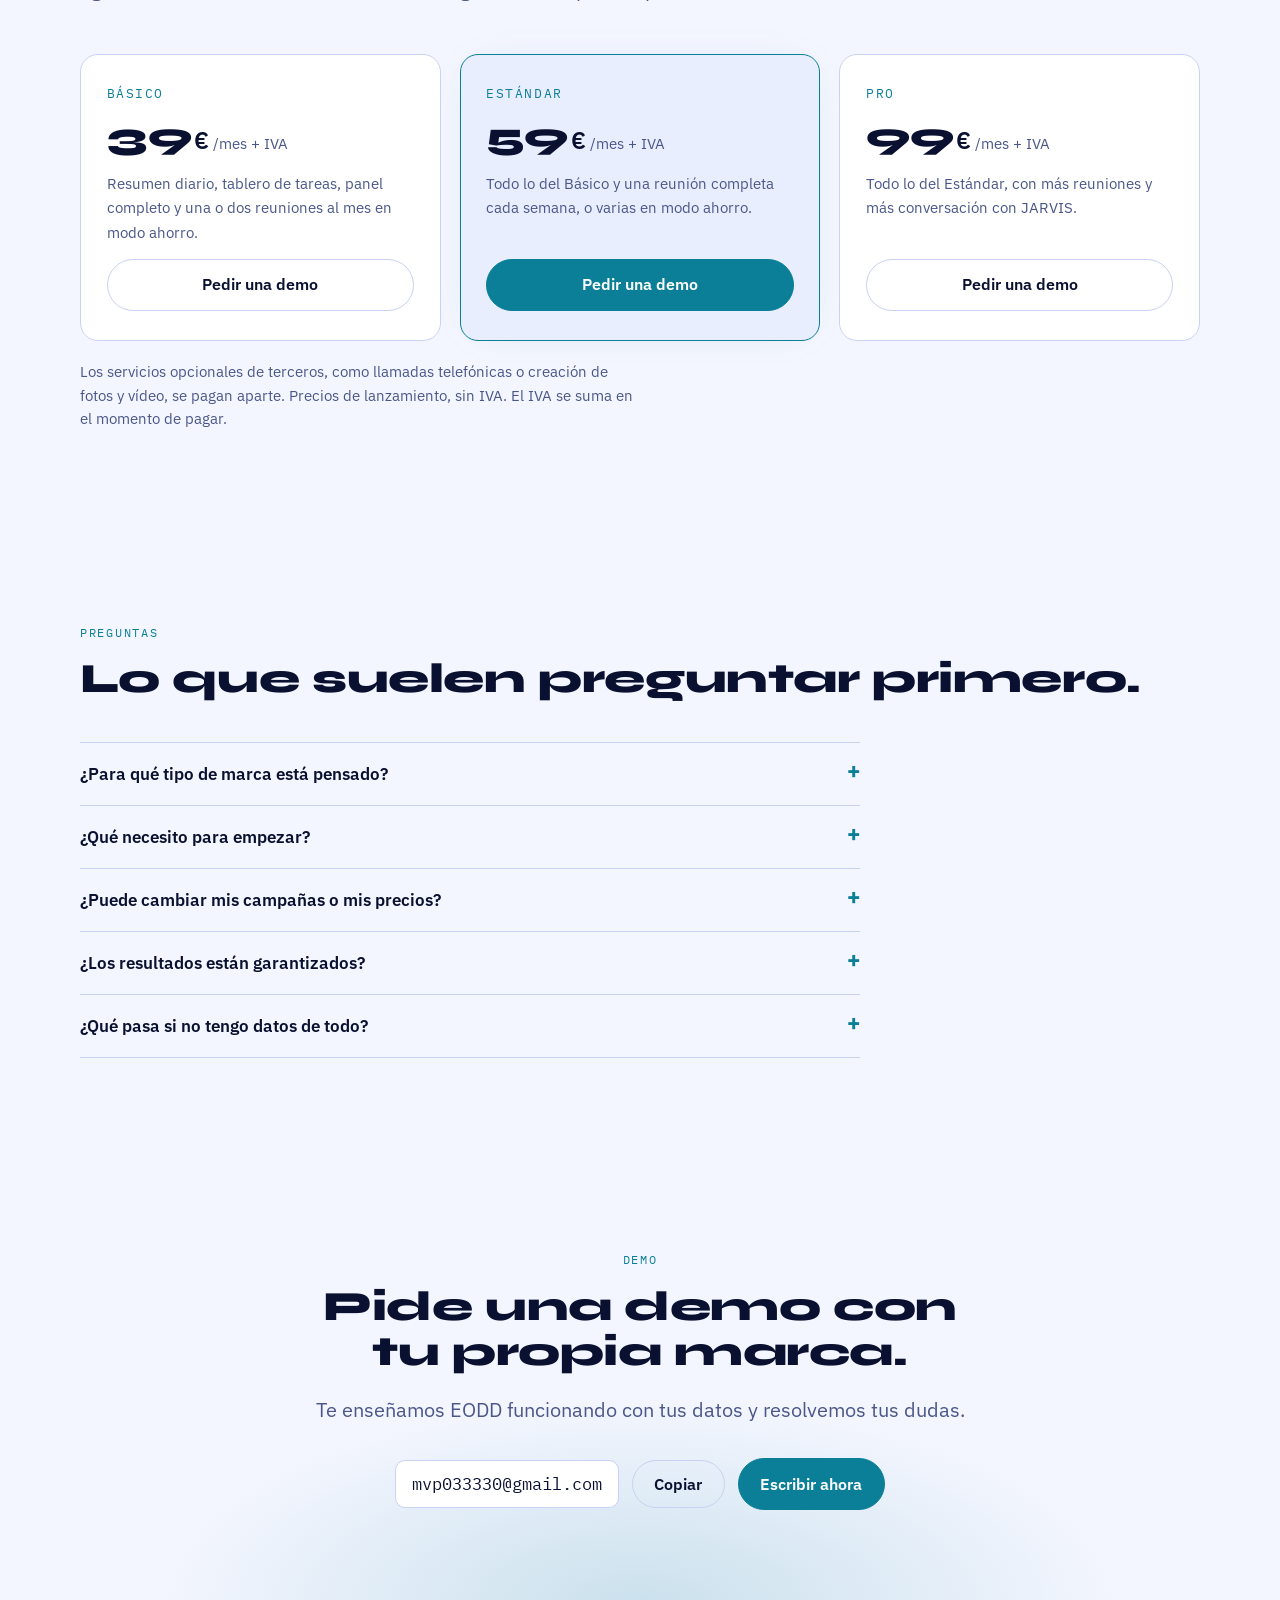
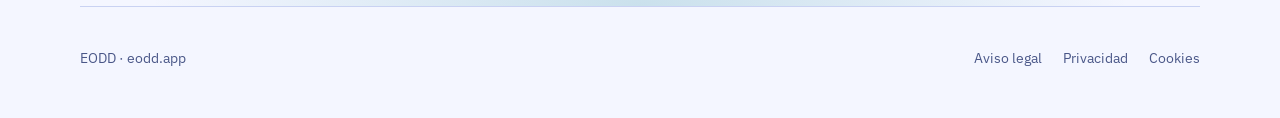
==== commit 17bf95a4: "Textos legales, fuentes alojadas en la propia web (sin cookies ni terceros) y dominio eodd.app Co-Au" ====
--- a/index.html
+++ b/index.html
@@ -8,11 +8,11 @@
 <meta property="og:title" content="EODD · Una oficina de IA para tu marca">
 <meta property="og:description" content="Un equipo de IA que revisa tu marca cada día y te dice qué hacer.">
 <meta property="og:type" content="website">
-<meta property="og:image" content="oficina_reposo.jpg">
+<meta property="og:image" content="https://eodd.app/oficina_reposo.jpg">
+<meta property="og:url" content="https://eodd.app/">
+<link rel="canonical" href="https://eodd.app/">
 <link rel="icon" href="data:image/svg+xml,%3Csvg xmlns=%27http://www.w3.org/2000/svg%27 viewBox=%270 0 64 64%27%3E%3Crect width=%2764%27 height=%2764%27 rx=%2714%27 fill=%27%23070b1f%27/%3E%3Ctext x=%2732%27 y=%2744%27 font-size=%2732%27 font-family=%27Arial%27 font-weight=%27900%27 text-anchor=%27middle%27 fill=%27%2335d6f0%27%3EE%3C/text%3E%3C/svg%3E">
-<link rel="preconnect" href="https://fonts.googleapis.com">
-<link rel="preconnect" href="https://fonts.gstatic.com" crossorigin>
-<link rel="stylesheet" href="https://fonts.googleapis.com/css2?family=IBM+Plex+Mono:wght@400;500&family=IBM+Plex+Sans:wght@400;500;600&family=Syne:wght@700;800&display=swap">
+<link rel="stylesheet" href="fuentes.css">
 <style>
 /* Concepto: una oficina neón de noche. La oficina isométrica manda; el resto es texto sobrio alrededor de ella. */
 :root {
@@ -151,6 +151,9 @@
 .contacto .lead { margin: 1.2rem auto 0; }
 .correo { display: inline-flex; align-items: center; gap: .8rem; margin-top: 2rem; flex-wrap: wrap; justify-content: center; }
 .correo code { font-family: var(--font-mono); font-size: 1.05rem; border: 1px solid var(--line); background: var(--surface); border-radius: 10px; padding: .6rem 1rem; user-select: all; }
+.legal-links { display: flex; gap: 1.3rem; flex-wrap: wrap; }
+.legal-links a { color: var(--muted); text-decoration: none; }
+.legal-links a:hover { color: var(--fg); text-decoration: underline; }
 footer { padding-block: 2.5rem 3rem; color: var(--muted); font-size: .88rem; border-top: 1px solid var(--line); display: flex; justify-content: space-between; gap: 1rem; flex-wrap: wrap; }
 
 @media (max-width: 820px) {
@@ -353,8 +356,8 @@
 
 <div class="wrap">
   <footer>
-    <span>EODD</span>
-    <span>Una oficina de IA para tu marca.</span>
+    <span>EODD · eodd.app</span>
+    <nav class="legal-links" aria-label="Textos legales"><a href="aviso-legal.html">Aviso legal</a><a href="privacidad.html">Privacidad</a><a href="cookies.html">Cookies</a></nav>
   </footer>
 </div>
 
--- a/fuentes.css
+++ b/fuentes.css
@@ -0,0 +1,5 @@
+/* Fuentes alojadas en esta misma web: no se carga nada de servidores de terceros. */
+@font-face{font-family:'Syne';font-style:normal;font-weight:400 800;font-display:swap;src:url(fuentes/Syne.woff2) format('woff2');unicode-range:U+0000-00FF,U+0131,U+0152-0153,U+02BB-02BC,U+02C6,U+02DA,U+02DC,U+0304,U+0308,U+0329,U+2000-206F,U+20AC,U+2122,U+2191,U+2193,U+2212,U+2215,U+FEFF,U+FFFD}
+@font-face{font-family:'IBM Plex Sans';font-style:normal;font-weight:100 700;font-display:swap;src:url(fuentes/IBMPlexSans.woff2) format('woff2');unicode-range:U+0000-00FF,U+0131,U+0152-0153,U+02BB-02BC,U+02C6,U+02DA,U+02DC,U+0304,U+0308,U+0329,U+2000-206F,U+20AC,U+2122,U+2191,U+2193,U+2212,U+2215,U+FEFF,U+FFFD}
+@font-face{font-family:'IBM Plex Mono';font-style:normal;font-weight:400;font-display:swap;src:url(fuentes/IBMPlexMono-400.woff2) format('woff2');unicode-range:U+0000-00FF,U+0131,U+0152-0153,U+02BB-02BC,U+02C6,U+02DA,U+02DC,U+0304,U+0308,U+0329,U+2000-206F,U+20AC,U+2122,U+2191,U+2193,U+2212,U+2215,U+FEFF,U+FFFD}
+@font-face{font-family:'IBM Plex Mono';font-style:normal;font-weight:500;font-display:swap;src:url(fuentes/IBMPlexMono-500.woff2) format('woff2');unicode-range:U+0000-00FF,U+0131,U+0152-0153,U+02BB-02BC,U+02C6,U+02DA,U+02DC,U+0304,U+0308,U+0329,U+2000-206F,U+20AC,U+2122,U+2191,U+2193,U+2212,U+2215,U+FEFF,U+FFFD}
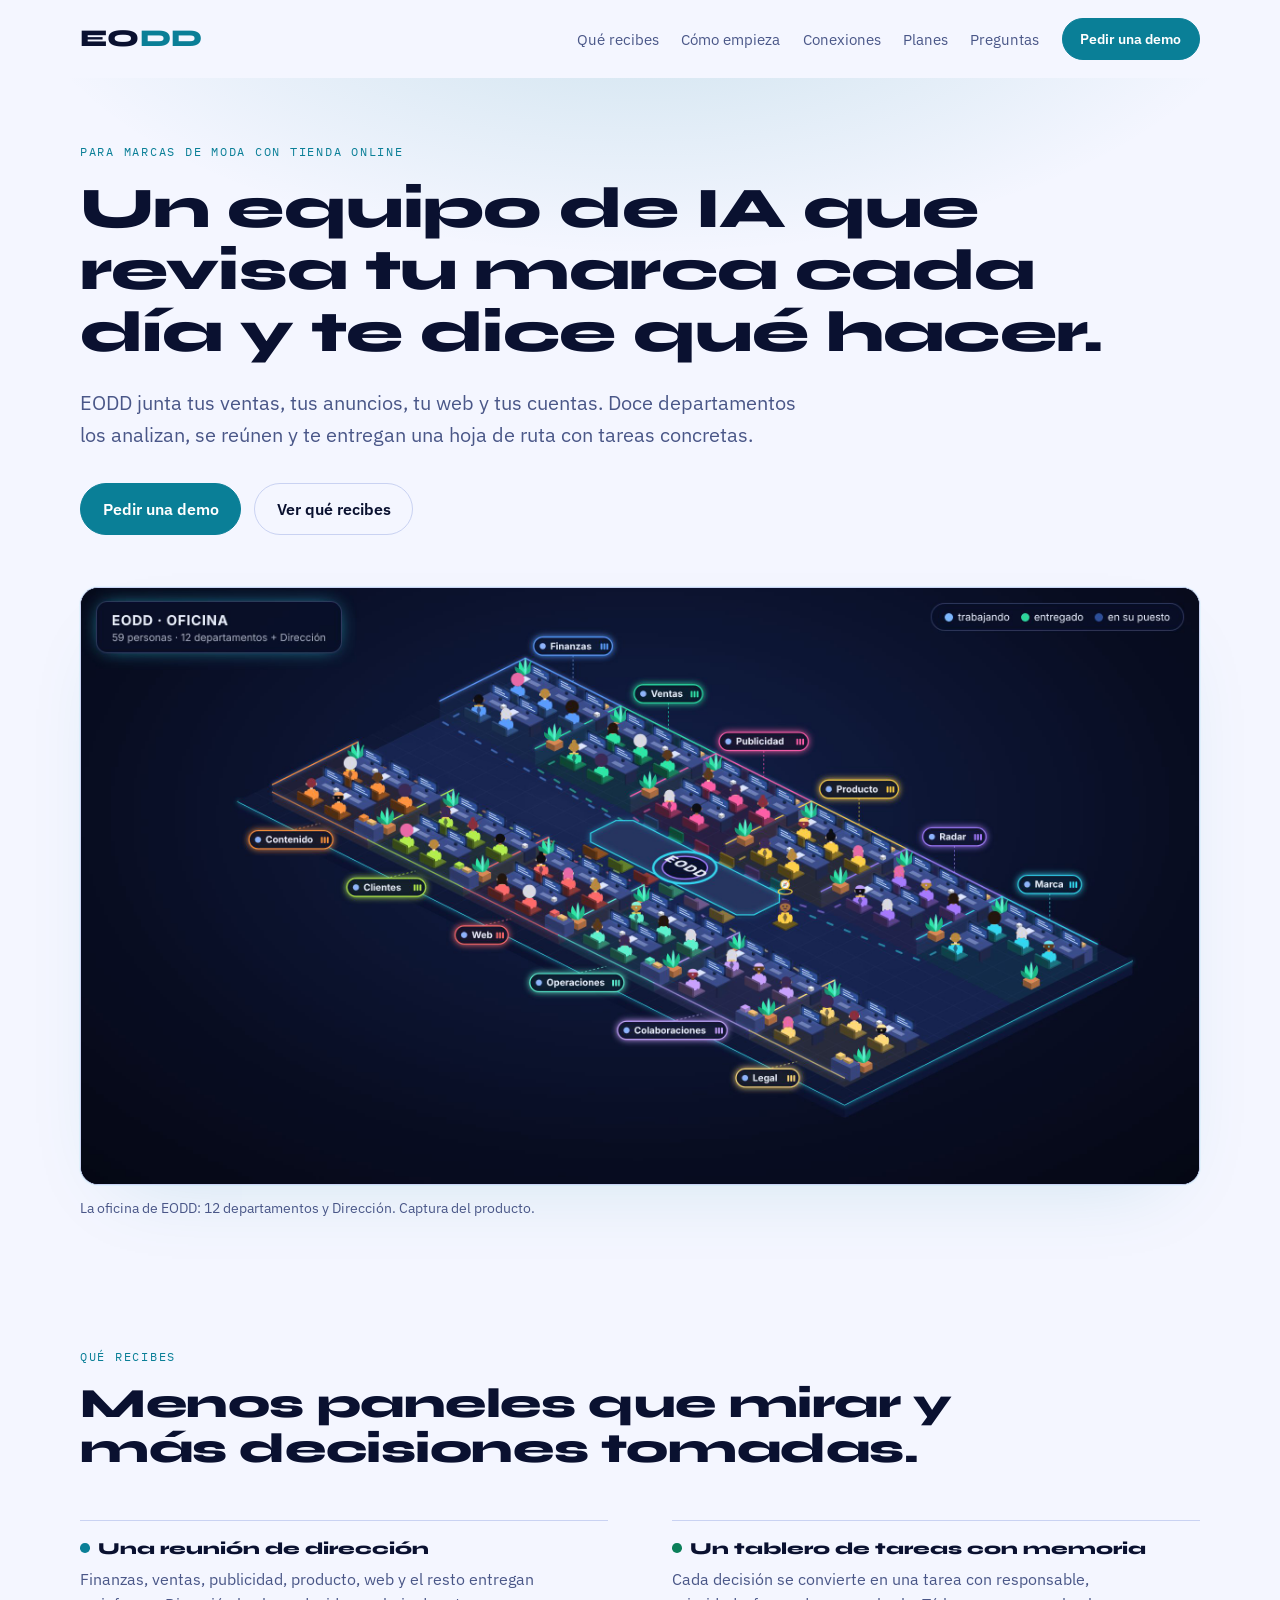
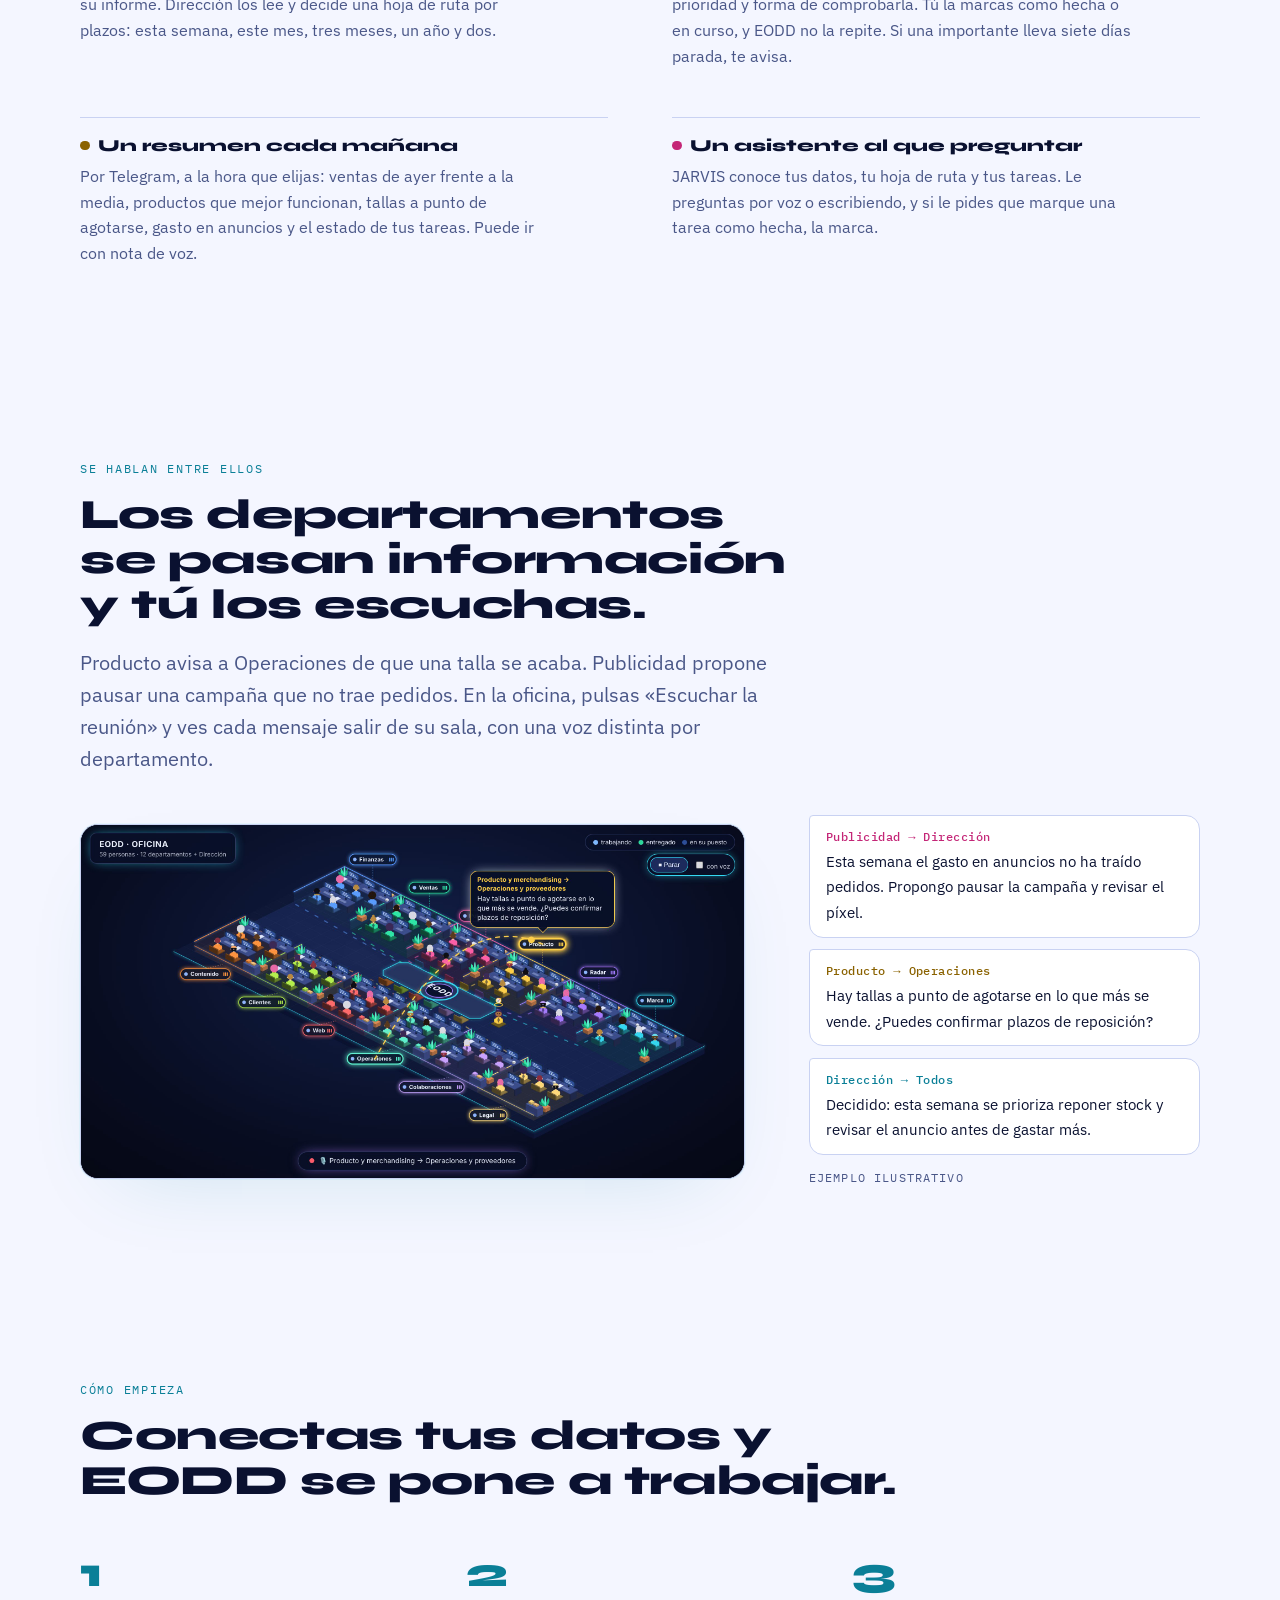
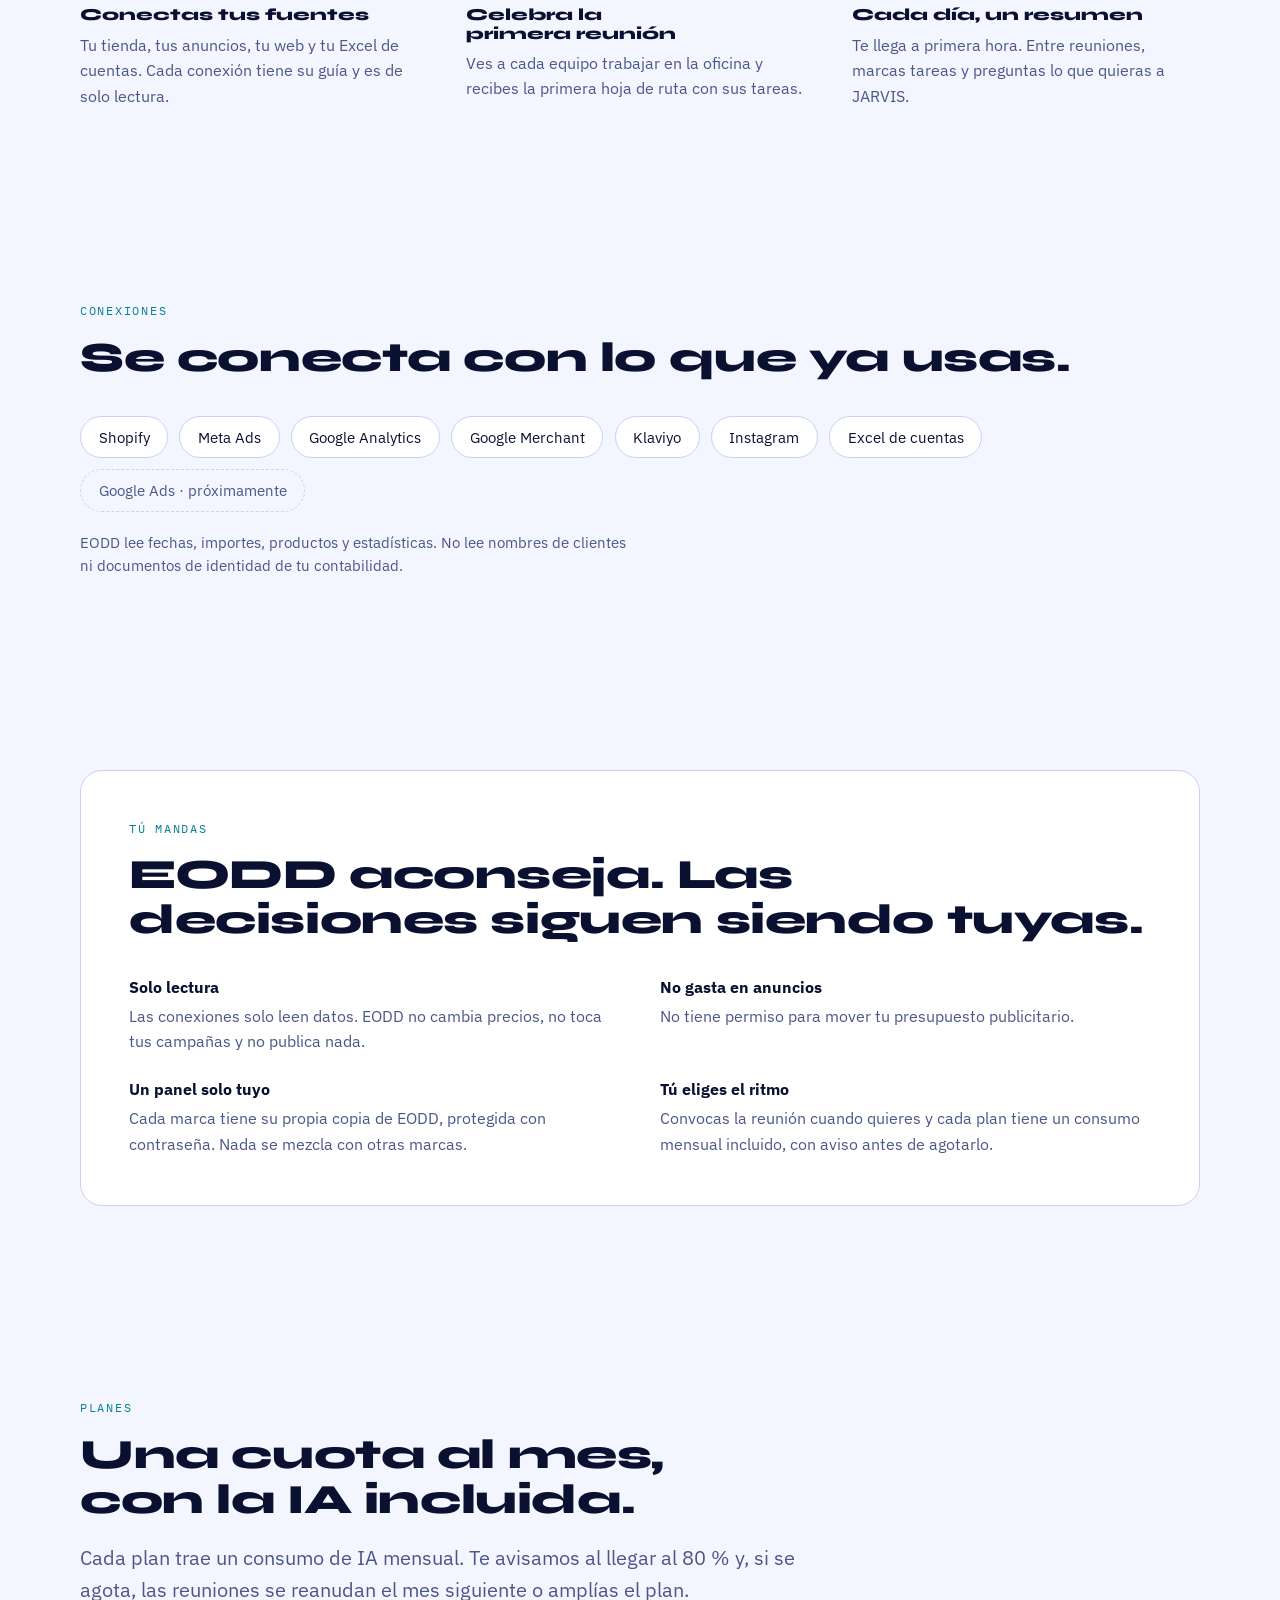
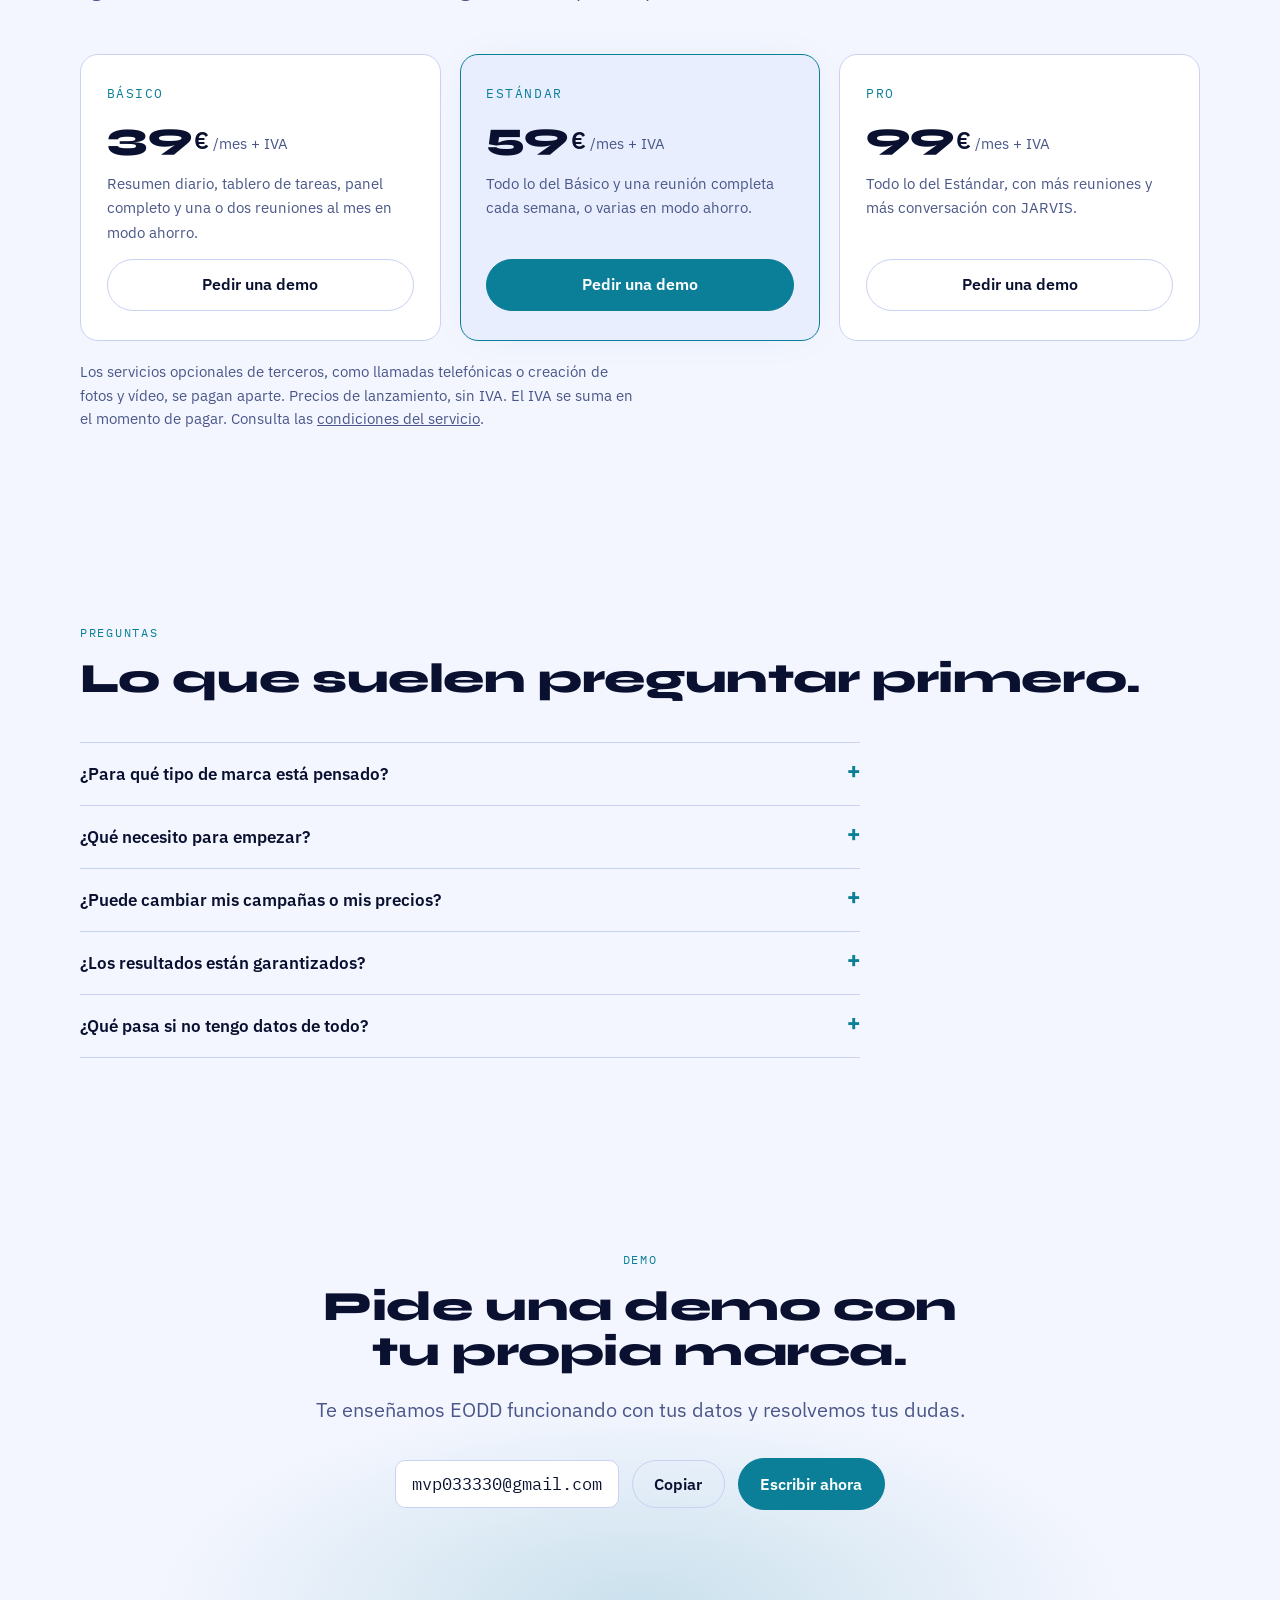
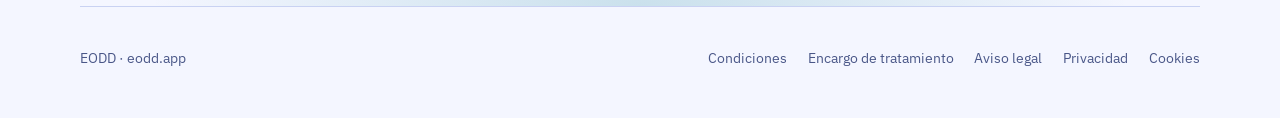
==== commit bee8dacc: "Condiciones del servicio y contrato de encargo de tratamiento en la web; enlaces en el pie y los pla" ====
--- a/index.html
+++ b/index.html
@@ -317,7 +317,7 @@
           <a class="btn sec" href="#contacto">Pedir una demo</a>
         </div>
       </div>
-      <p class="nota">Los servicios opcionales de terceros, como llamadas telefónicas o creación de fotos y vídeo, se pagan aparte. Precios de lanzamiento, sin IVA. El IVA se suma en el momento de pagar.</p>
+      <p class="nota">Los servicios opcionales de terceros, como llamadas telefónicas o creación de fotos y vídeo, se pagan aparte. Precios de lanzamiento, sin IVA. El IVA se suma en el momento de pagar. Consulta las <a href="condiciones.html">condiciones del servicio</a>.</p>
     </div>
   </section>
 
@@ -357,7 +357,7 @@
 <div class="wrap">
   <footer>
     <span>EODD · eodd.app</span>
-    <nav class="legal-links" aria-label="Textos legales"><a href="aviso-legal.html">Aviso legal</a><a href="privacidad.html">Privacidad</a><a href="cookies.html">Cookies</a></nav>
+    <nav class="legal-links" aria-label="Textos legales"><a href="condiciones.html">Condiciones</a><a href="encargo-tratamiento.html">Encargo de tratamiento</a><a href="aviso-legal.html">Aviso legal</a><a href="privacidad.html">Privacidad</a><a href="cookies.html">Cookies</a></nav>
   </footer>
 </div>
 
